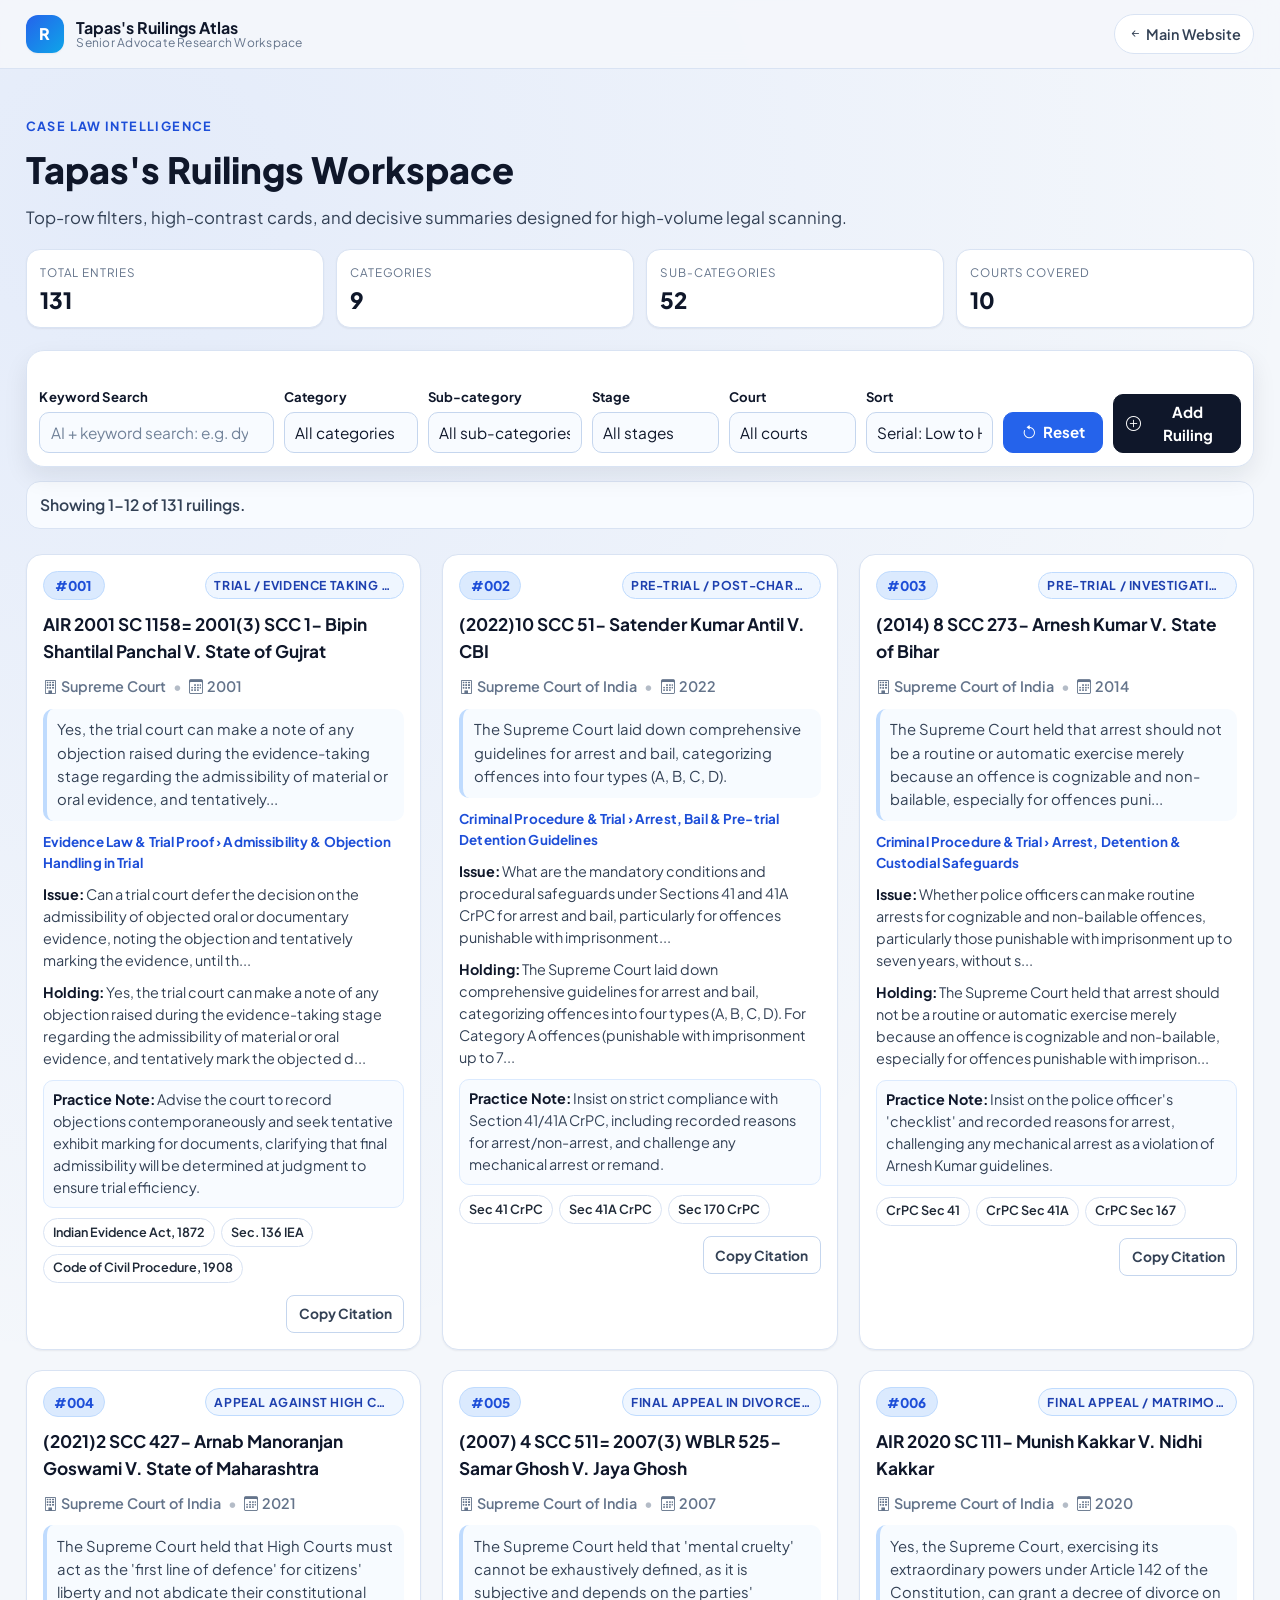
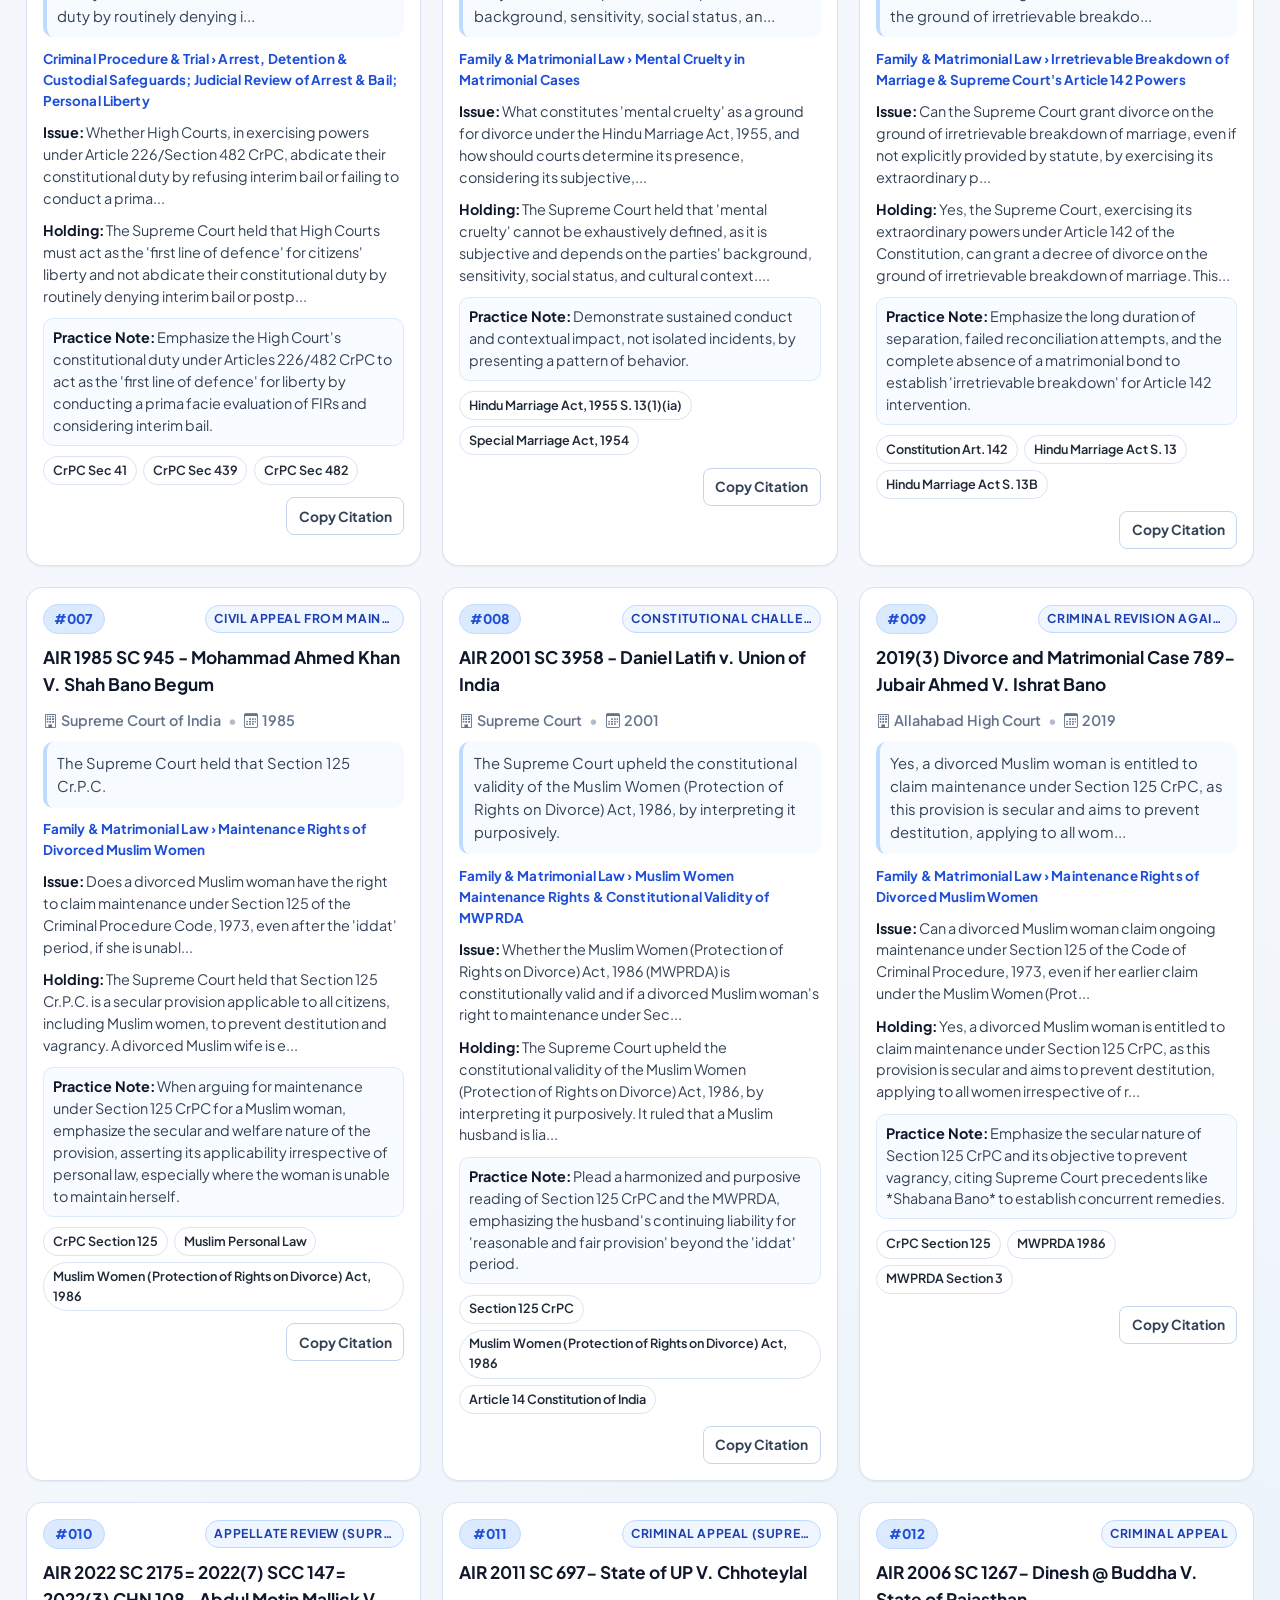
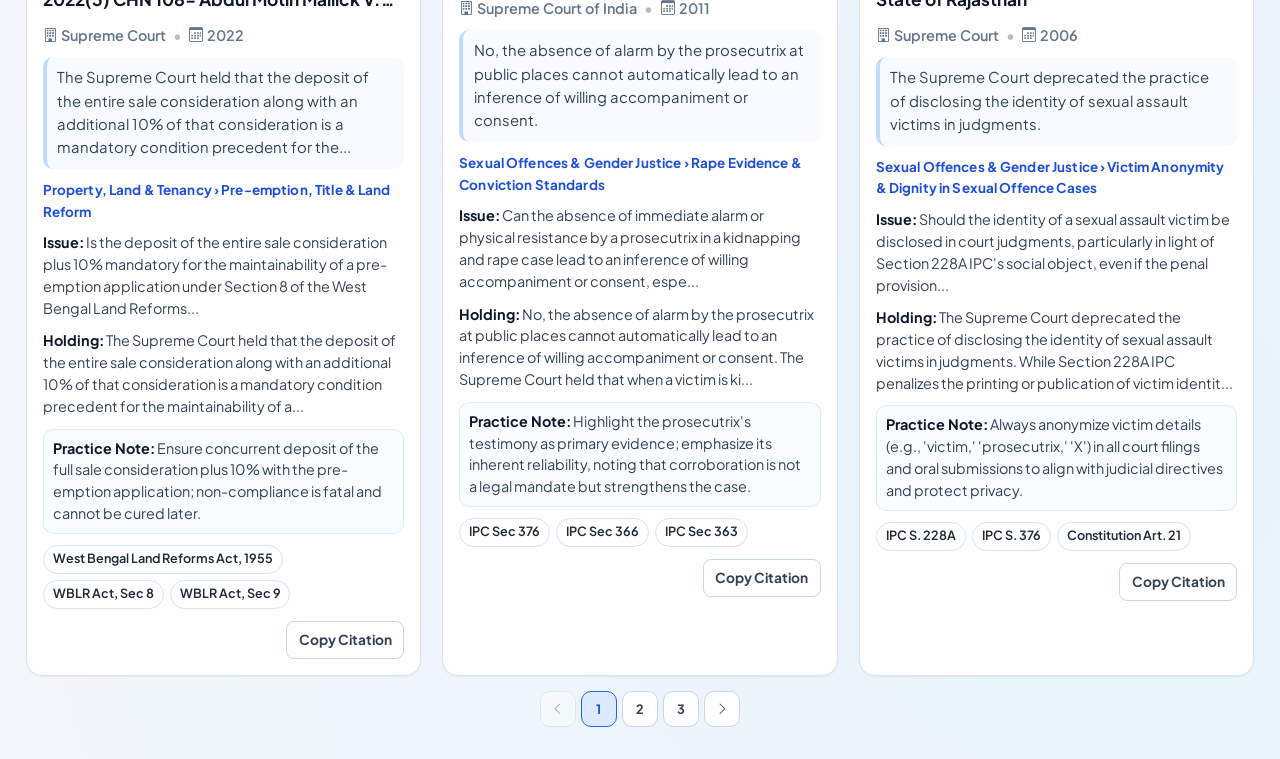
==== ruilings/index.html @ f50f580f "Build rulings atlas UI and Gemini-powered enrichment workflow" ====
<!DOCTYPE html>
<html lang="en" data-bs-theme="light">
<head>
  <meta charset="UTF-8">
  <meta name="viewport" content="width=device-width, initial-scale=1.0">
  <meta http-equiv="X-UA-Compatible" content="IE=edge">

  <title>Tapas's Ruilings Atlas | Senior Advocate Workspace</title>
  <meta name="description" content="Tapas's Ruilings Atlas: high-speed, full-width legal research workspace with top-level filters and scan-first cards for senior advocates.">
  <meta name="robots" content="index, follow">
  <meta name="theme-color" content="#f4f7fb">

  <link rel="icon" type="image/png" sizes="32x32" href="/assets/img/favicon-32x32.png">
  <link rel="icon" type="image/png" sizes="16x16" href="/assets/img/favicon-16x16.png">
  <link rel="apple-touch-icon" sizes="180x180" href="/assets/img/apple-touch-icon.png">

  <link rel="preconnect" href="https://fonts.googleapis.com">
  <link rel="preconnect" href="https://fonts.gstatic.com" crossorigin>
  <link rel="preconnect" href="https://cdn.jsdelivr.net" crossorigin>

  <link href="https://fonts.googleapis.com/css2?family=Plus+Jakarta+Sans:wght@400;500;600;700;800&display=swap" rel="stylesheet">
  <link href="https://cdn.jsdelivr.net/npm/bootstrap@5.3.3/dist/css/bootstrap.min.css" rel="stylesheet">
  <link href="https://cdn.jsdelivr.net/npm/bootstrap-icons@1.11.3/font/bootstrap-icons.min.css" rel="stylesheet">

  <link href="/assets/css/ruilings.css" rel="stylesheet">
</head>
<body class="ruilings-product">
  <a href="#main-content" class="skip-link">Skip to main content</a>

  <header class="product-topbar" role="banner">
    <div class="topbar-inner">
      <a class="product-brand" href="/ruilings" aria-label="Tapas's Ruilings Atlas home">
        <span class="brand-mark" aria-hidden="true">R</span>
        <span class="brand-text-wrap">
          <span class="brand-name">Tapas's Ruilings Atlas</span>
          <span class="brand-sub">Senior Advocate Research Workspace</span>
        </span>
      </a>

      <div class="topbar-actions">
        <a class="topbar-link" href="/">
          <i class="bi bi-arrow-left-short" aria-hidden="true"></i>
          Main Website
        </a>
      </div>
    </div>
  </header>

  <main id="main-content">
    <section class="product-hero" aria-labelledby="ruilings-heading">
      <div class="workspace-shell">
        <p class="hero-kicker">Case Law Intelligence</p>
        <h1 id="ruilings-heading" class="hero-title">Tapas's Ruilings Workspace</h1>
        <p class="hero-subtitle">
          Top-row filters, high-contrast cards, and decisive summaries designed for high-volume legal scanning.
        </p>

        <div class="hero-stats" id="heroStats" aria-live="polite">
          <article class="hero-stat-card">
            <p class="hero-stat-label">Total Entries</p>
            <p class="hero-stat-value" id="statTotalEntries">--</p>
          </article>
          <article class="hero-stat-card">
            <p class="hero-stat-label">Categories</p>
            <p class="hero-stat-value" id="statTotalCategories">--</p>
          </article>
          <article class="hero-stat-card">
            <p class="hero-stat-label">Sub-categories</p>
            <p class="hero-stat-value" id="statTotalSubCategories">--</p>
          </article>
          <article class="hero-stat-card">
            <p class="hero-stat-label">Courts Covered</p>
            <p class="hero-stat-value" id="statCourtsCovered">--</p>
          </article>
        </div>
      </div>
    </section>

    <section id="ruilings-catalogue" class="product-workspace" aria-labelledby="workspace-heading">
      <div class="workspace-shell">
        <h2 id="workspace-heading" class="sr-only">Ruilings Workspace</h2>

        <div class="filters-toolbar panel-card" aria-label="Filter rulings">
          <div class="filters-grid">
            <div class="filter-group filter-group-search">
              <label for="searchInput">Keyword Search</label>
              <input type="search" id="searchInput" class="form-control form-control-custom" placeholder="AI + keyword search: e.g. dying declaration admissibility, sec 125 maintenance, res judicata">
            </div>

            <div class="filter-group">
              <label for="categoryFilter">Category</label>
              <select id="categoryFilter" class="form-select form-control-custom">
                <option value="all">All categories</option>
              </select>
            </div>

            <div class="filter-group">
              <label for="subCategoryFilter">Sub-category</label>
              <select id="subCategoryFilter" class="form-select form-control-custom">
                <option value="all">All sub-categories</option>
              </select>
            </div>

            <div class="filter-group">
              <label for="stageFilter">Stage</label>
              <select id="stageFilter" class="form-select form-control-custom">
                <option value="all">All stages</option>
              </select>
            </div>

            <div class="filter-group">
              <label for="courtFilter">Court</label>
              <select id="courtFilter" class="form-select form-control-custom">
                <option value="all">All courts</option>
              </select>
            </div>

            <div class="filter-group">
              <label for="sortFilter">Sort</label>
              <select id="sortFilter" class="form-select form-control-custom">
                <option value="serial-asc">Serial: Low to High</option>
                <option value="serial-desc">Serial: High to Low</option>
                <option value="year-desc">Year: Newest First</option>
                <option value="year-asc">Year: Oldest First</option>
              </select>
            </div>

            <div class="filter-group filter-group-action">
              <label class="filter-label-spacer" aria-hidden="true">Reset</label>
              <button type="button" id="resetFilters" class="btn reset-btn">
                <i class="bi bi-arrow-counterclockwise" aria-hidden="true"></i>
                Reset
              </button>
            </div>

            <div class="filter-group filter-group-action">
              <label class="filter-label-spacer" aria-hidden="true">Add</label>
              <button type="button" class="btn reset-btn add-btn" data-bs-toggle="modal" data-bs-target="#addRuilingModal">
                <i class="bi bi-plus-circle" aria-hidden="true"></i>
                Add Ruiling
              </button>
            </div>
          </div>
        </div>

        <section class="results-panel" aria-label="Ruilings results">
          <div class="results-topbar">
            <div id="resultCount" class="ruiling-result-count" aria-live="polite">Loading ruilings...</div>
            <div id="activeFilters" class="active-filters" aria-live="polite"></div>
          </div>

          <div id="cardsGrid" class="cards-grid" aria-live="polite"></div>
          <nav id="paginationWrap" class="ruiling-pagination-wrap" aria-label="Ruilings pagination"></nav>
        </section>
      </div>
    </section>
  </main>

  <div class="modal fade" id="viewRuilingModal" tabindex="-1" aria-labelledby="viewRuilingModalLabel" aria-hidden="true">
    <div class="modal-dialog modal-dialog-scrollable view-ruiling-dialog">
      <div class="modal-content view-ruiling-content">
        <div class="modal-header view-modal-header">
          <div class="view-modal-headings">
            <p class="view-modal-kicker">Ruiling Detail View</p>
            <h2 class="modal-title view-modal-title" id="viewRuilingModalLabel">Case Details</h2>
            <p id="viewRuilingMeta" class="view-modal-meta"></p>
          </div>
          <button type="button" class="btn-close" data-bs-dismiss="modal" aria-label="Close"></button>
        </div>

        <div class="modal-body view-modal-body">
          <section class="view-block" aria-labelledby="viewVerdictHeading">
            <h3 id="viewVerdictHeading" class="view-block-title">
              <i class="bi bi-question-circle" aria-hidden="true"></i>
              Issue Before Court
            </h3>
            <p id="viewRuilingVerdict" class="view-block-text"></p>
          </section>

          <section class="view-block" aria-labelledby="viewImpactHeading">
            <h3 id="viewImpactHeading" class="view-block-title">
              <i class="bi bi-bank2" aria-hidden="true"></i>
              Holding / Ratio
            </h3>
            <p id="viewRuilingImpact" class="view-block-text view-block-text-impact"></p>
          </section>

          <section class="view-block" aria-labelledby="viewTagsHeading">
            <h3 id="viewTagsHeading" class="view-block-title">
              <i class="bi bi-collection" aria-hidden="true"></i>
              Statutory Anchors
            </h3>
            <div id="viewRuilingTags" class="view-tags"></div>
          </section>

          <section class="view-block" aria-labelledby="viewNotesHeading">
            <h3 id="viewNotesHeading" class="view-block-title">
              <i class="bi bi-list-check" aria-hidden="true"></i>
              Courtroom Use Playbook
            </h3>
            <ul id="viewRuilingNotes" class="view-notes"></ul>
          </section>

          <section class="view-block" aria-labelledby="viewRelatedDetailsHeading">
            <h3 id="viewRelatedDetailsHeading" class="view-block-title">
              <i class="bi bi-diagram-3" aria-hidden="true"></i>
              Counterpoints / Distinctions
            </h3>
            <ul id="viewRuilingRelatedDetails" class="view-notes"></ul>
          </section>

          <section class="view-block" aria-labelledby="viewSourcesHeading">
            <h3 id="viewSourcesHeading" class="view-block-title">
              <i class="bi bi-link-45deg" aria-hidden="true"></i>
              Web References
            </h3>
            <div id="viewRuilingSources" class="view-sources"></div>
          </section>

          <section class="view-related-wrap" aria-labelledby="viewRelatedHeading">
            <div class="view-related-head">
              <h3 id="viewRelatedHeading" class="view-related-title">Companion Authorities</h3>
              <p id="viewRuilingRelatedHint" class="view-related-hint"></p>
            </div>
            <div id="viewRuilingRelatedList" class="view-related-list"></div>
          </section>
        </div>

        <div class="modal-footer view-modal-footer">
          <button type="button" id="copyViewCitation" class="btn mini-action-btn">Copy Citation</button>
          <button type="button" class="btn reset-btn view-close-btn" data-bs-dismiss="modal">Back to Atlas</button>
        </div>
      </div>
    </div>
  </div>

  <div class="modal fade" id="addRuilingModal" tabindex="-1" aria-labelledby="addRuilingModalLabel" aria-hidden="true">
    <div class="modal-dialog modal-lg modal-dialog-scrollable">
      <div class="modal-content add-modal-content">
        <div class="modal-header">
          <h2 class="modal-title fs-5" id="addRuilingModalLabel">Add Ruiling (Sl no. / Case Reference, Verdict, Impact)</h2>
          <button type="button" class="btn-close" data-bs-dismiss="modal" aria-label="Close"></button>
        </div>
        <div class="modal-body">
          <p class="add-modal-help">
            Enter 3 required fields and click <strong>Add Ruiling</strong>. Atlas will process the rest automatically and append to database.
            Serial prefix in the first field is accepted and normalized.
          </p>

          <div class="filter-group mb-3">
            <label for="newCaseReference">Sl no. / Case Reference</label>
            <textarea id="newCaseReference" class="form-control form-control-custom" rows="3" placeholder="Example: AIR 2024 SC ... - Case Name v. Case Name"></textarea>
          </div>

          <div class="filter-group mb-3">
            <label for="newVerdict">Verdict</label>
            <textarea id="newVerdict" class="form-control form-control-custom" rows="3" placeholder="Short principle / section focus"></textarea>
          </div>

          <div class="filter-group mb-3">
            <label for="newImpact">Impact</label>
            <textarea id="newImpact" class="form-control form-control-custom" rows="5" placeholder="Detailed ratio / practical takeaway"></textarea>
          </div>

          <details class="add-advanced-wrap mb-3" open>
            <summary>Optional Advanced Details (Override if needed)</summary>
            <div class="add-advanced-grid mt-3">
              <div class="filter-group">
                <label for="optionalCategory">Category (optional)</label>
                <input id="optionalCategory" class="form-control form-control-custom" type="text" placeholder="e.g. Evidence Law & Trial Proof">
              </div>
              <div class="filter-group">
                <label for="optionalSubCategory">Sub-category (optional)</label>
                <input id="optionalSubCategory" class="form-control form-control-custom" type="text" placeholder="e.g. Admissibility & Objection Handling">
              </div>
              <div class="filter-group">
                <label for="optionalStage">Stage (optional)</label>
                <input id="optionalStage" class="form-control form-control-custom" type="text" placeholder="e.g. Trial / Evidence">
              </div>
              <div class="filter-group">
                <label for="optionalCourt">Court (optional)</label>
                <input id="optionalCourt" class="form-control form-control-custom" type="text" placeholder="e.g. Supreme Court">
              </div>
              <div class="filter-group">
                <label for="optionalYear">Year (optional)</label>
                <input id="optionalYear" class="form-control form-control-custom" type="number" min="1900" max="2100" placeholder="e.g. 2001">
              </div>
              <div class="filter-group">
                <label for="optionalStatuteTags">Statute Tags (optional)</label>
                <textarea id="optionalStatuteTags" class="form-control form-control-custom" rows="2" placeholder="Comma separated tags"></textarea>
              </div>
              <div class="filter-group">
                <label for="optionalAdvocateNotes">Advocate Notes (optional)</label>
                <textarea id="optionalAdvocateNotes" class="form-control form-control-custom" rows="3" placeholder="One note per line"></textarea>
              </div>
              <div class="filter-group">
                <label for="optionalRelatedDetails">Related Details (optional)</label>
                <textarea id="optionalRelatedDetails" class="form-control form-control-custom" rows="3" placeholder="One topic per line"></textarea>
              </div>
            </div>
          </details>

          <div class="d-flex flex-wrap gap-2 mb-3">
            <button type="button" id="submitAddRuiling" class="btn reset-btn">
              <i class="bi bi-plus-circle" aria-hidden="true"></i>
              Add Ruiling
            </button>
          </div>
        </div>
      </div>
    </div>
  </div>

  <div class="toast-container position-fixed top-0 end-0 p-3" id="atlasToastContainer"></div>

  <script src="https://cdn.jsdelivr.net/npm/bootstrap@5.3.3/dist/js/bootstrap.bundle.min.js"></script>
  <script src="/assets/js/ruilings.js"></script>
</body>
</html>
---- assets/css/ruilings.css ----
:root {
  --bg: #f4f7fb;
  --bg-soft: #edf3fc;
  --surface: #ffffff;
  --surface-soft: #f8fbff;
  --border: #d9e3f3;
  --border-strong: #c5d6ee;

  --text: #0f172a;
  --text-secondary: #334155;
  --text-muted: #64748b;

  --primary: #2563eb;
  --primary-soft: #dbeafe;
  --primary-ink: #1d4ed8;

  --shadow-sm: 0 1px 2px rgba(15, 23, 42, 0.06);
  --shadow-md: 0 10px 24px rgba(15, 23, 42, 0.08);
  --shadow-lg: 0 16px 34px rgba(15, 23, 42, 0.12);

  --radius-sm: 10px;
  --radius-md: 14px;
  --radius-lg: 18px;

  --focus-ring: 0 0 0 3px rgba(37, 99, 235, 0.2);
}

* {
  box-sizing: border-box;
}

html {
  scroll-behavior: smooth;
}

body.ruilings-product {
  margin: 0;
  background:
    radial-gradient(circle at 10% 5%, rgba(37, 99, 235, 0.08), transparent 30%),
    radial-gradient(circle at 90% 92%, rgba(56, 189, 248, 0.07), transparent 32%),
    var(--bg);
  color: var(--text-secondary);
  font-family: "Plus Jakarta Sans", "Segoe UI", sans-serif;
  line-height: 1.58;
  font-size: 17px;
}

.skip-link {
  position: absolute;
  top: -100%;
  left: 1rem;
  z-index: 9999;
  background: var(--primary);
  color: #fff;
  padding: 0.5rem 1rem;
  border-radius: var(--radius-sm);
  font-size: 0.875rem;
  text-decoration: none;
}

.skip-link:focus {
  top: 0.6rem;
}

a {
  color: var(--primary-ink);
}

a:hover {
  color: #1e40af;
}

:focus-visible {
  outline: none;
  box-shadow: var(--focus-ring);
  border-radius: 8px;
}

.sr-only {
  position: absolute;
  width: 1px;
  height: 1px;
  padding: 0;
  margin: -1px;
  overflow: hidden;
  clip: rect(0, 0, 0, 0);
  white-space: nowrap;
  border: 0;
}

.workspace-shell {
  width: 100%;
  padding-left: clamp(0.85rem, 2vw, 2rem);
  padding-right: clamp(0.85rem, 2vw, 2rem);
}

.product-topbar {
  position: sticky;
  top: 0;
  z-index: 1000;
  backdrop-filter: blur(10px);
  background: rgba(244, 247, 251, 0.9);
  border-bottom: 1px solid var(--border);
  transition: transform 180ms ease, opacity 160ms ease;
}

.product-topbar.topbar-hidden {
  transform: translateY(calc(-100% - 2px));
  opacity: 0;
  pointer-events: none;
}

.topbar-inner {
  width: 100%;
  min-height: 68px;
  display: flex;
  align-items: center;
  justify-content: space-between;
  gap: 1rem;
  padding-left: clamp(0.85rem, 2vw, 2rem);
  padding-right: clamp(0.85rem, 2vw, 2rem);
}

.product-brand {
  display: inline-flex;
  align-items: center;
  gap: 0.8rem;
  text-decoration: none;
  color: var(--text);
}

.brand-mark {
  width: 38px;
  height: 38px;
  border-radius: 12px;
  display: inline-flex;
  align-items: center;
  justify-content: center;
  font-weight: 800;
  font-size: 1rem;
  color: #fff;
  background: linear-gradient(135deg, #2563eb, #0ea5e9);
  box-shadow: var(--shadow-sm);
}

.brand-text-wrap {
  display: inline-flex;
  flex-direction: column;
  line-height: 1.1;
}

.brand-name {
  font-size: 1rem;
  font-weight: 700;
  color: var(--text);
}

.brand-sub {
  font-size: 0.75rem;
  color: var(--text-muted);
  letter-spacing: 0.02em;
}

.topbar-link {
  display: inline-flex;
  align-items: center;
  gap: 0.25rem;
  text-decoration: none;
  color: var(--text-secondary);
  font-size: 0.9rem;
  font-weight: 600;
  border: 1px solid var(--border);
  border-radius: 999px;
  padding: 0.45rem 0.8rem;
  background: var(--surface);
}

.topbar-link:hover {
  color: var(--primary-ink);
  border-color: var(--primary);
}

.product-hero {
  padding: clamp(2rem, 4vw, 3rem) 0 1.4rem;
}

.hero-kicker {
  margin: 0;
  font-size: 0.79rem;
  text-transform: uppercase;
  letter-spacing: 0.11em;
  color: var(--primary-ink);
  font-weight: 700;
}

.hero-title {
  margin: 0.62rem 0 0;
  max-width: 1100px;
  color: var(--text);
  font-size: clamp(1.55rem, 1.7vw + 0.9rem, 2.45rem);
  line-height: 1.24;
  font-weight: 800;
}

.hero-subtitle {
  margin: 0.85rem 0 0;
  max-width: 1200px;
  color: var(--text-secondary);
  font-size: clamp(0.96rem, 0.3vw + 0.88rem, 1.05rem);
}

.hero-stats {
  margin-top: 1.1rem;
  display: grid;
  grid-template-columns: repeat(4, minmax(0, 1fr));
  gap: 0.72rem;
}

.hero-stat-card {
  border: 1px solid var(--border);
  background: var(--surface);
  border-radius: var(--radius-md);
  padding: 0.82rem;
  box-shadow: var(--shadow-sm);
}

.hero-stat-label {
  margin: 0;
  color: var(--text-muted);
  font-size: 0.73rem;
  text-transform: uppercase;
  letter-spacing: 0.08em;
}

.hero-stat-value {
  margin: 0.36rem 0 0;
  color: var(--text);
  font-weight: 800;
  font-size: 1.4rem;
  line-height: 1.15;
}

.product-workspace {
  padding: 0 0 2rem;
}

.panel-card {
  border: 1px solid var(--border);
  background: var(--surface);
  border-radius: var(--radius-lg);
  box-shadow: var(--shadow-md);
}

.filters-toolbar {
  position: sticky;
  top: 78px;
  z-index: 900;
  padding: 0.8rem;
  transition: top 180ms ease;
}

body.topbar-collapsed .filters-toolbar {
  top: 12px;
}

@media (prefers-reduced-motion: reduce) {
  .product-topbar,
  .filters-toolbar {
    transition: none;
  }
}

.filters-grid {
  display: grid;
  grid-template-columns: 2fr 1.1fr 1.2fr 0.95fr 1fr 0.95fr 0.7fr 0.9fr;
  gap: 0.62rem;
  align-items: end;
}

.filter-group label {
  display: inline-block;
  margin: 0 0 0.28rem;
  color: var(--text);
  font-size: 0.82rem;
  font-weight: 700;
  letter-spacing: 0.01em;
}

.filter-label-spacer {
  opacity: 0;
  pointer-events: none;
}

.form-control-custom,
.form-select.form-control-custom {
  border: 1px solid var(--border-strong);
  color: var(--text);
  background: var(--surface-soft);
  border-radius: 10px;
  font-size: 0.96rem;
  padding: 0.55rem 0.66rem;
  line-height: 1.38;
}

.form-control-custom::placeholder {
  color: #72839a;
}

.form-control-custom:focus,
.form-select.form-control-custom:focus {
  border-color: var(--primary);
  box-shadow: var(--focus-ring);
  background: var(--surface);
}

.reset-btn {
  display: inline-flex;
  align-items: center;
  justify-content: center;
  gap: 0.38rem;
  width: 100%;
  border-radius: 10px;
  background: var(--primary);
  border: 1px solid var(--primary);
  color: #fff;
  font-size: 0.94rem;
  font-weight: 700;
  min-height: 41px;
}

.reset-btn:hover {
  background: #1d4ed8;
  border-color: #1d4ed8;
  color: #fff;
}

.add-btn {
  background: #0f172a;
  border-color: #0f172a;
}

.add-btn:hover {
  background: #1e293b;
  border-color: #1e293b;
  color: #fff;
}

.results-panel {
  margin-top: 0.88rem;
}

.results-topbar {
  display: grid;
  gap: 0.56rem;
}

.ruiling-result-count {
  border: 1px solid var(--border);
  background: var(--surface-soft);
  border-radius: var(--radius-md);
  padding: 0.66rem 0.82rem;
  color: var(--text-secondary);
  font-size: 0.98rem;
  font-weight: 600;
}

.active-filters {
  display: flex;
  flex-wrap: wrap;
  gap: 0.42rem;
}

.active-filter-pill {
  display: inline-flex;
  align-items: center;
  gap: 0.28rem;
  padding: 0.24rem 0.55rem;
  background: var(--primary-soft);
  border: 1px solid #bfdbfe;
  color: var(--primary-ink);
  border-radius: 999px;
  font-size: 0.81rem;
  font-weight: 600;
}

.cards-grid {
  margin-top: 1rem;
  display: grid;
  grid-template-columns: repeat(3, minmax(0, 1fr));
  gap: 1.3rem;
}

.ruiling-card {
  border: 1px solid var(--border);
  border-radius: 16px;
  background: var(--surface);
  box-shadow: var(--shadow-sm);
  padding: 1rem;
  display: flex;
  flex-direction: column;
  gap: 0.66rem;
  cursor: pointer;
  transition: box-shadow 140ms ease, border-color 140ms ease, transform 140ms ease;
}

.ruiling-card:hover {
  border-color: #b8cdec;
  box-shadow: 0 14px 28px rgba(15, 23, 42, 0.1);
  transform: translateY(-1px);
}

.ruiling-card:focus-visible {
  outline: 3px solid #2563eb;
  outline-offset: 2px;
  border-color: #93c5fd;
}

.ruiling-card-top {
  display: flex;
  justify-content: space-between;
  align-items: center;
  gap: 0.5rem;
}

.ruiling-serial {
  display: inline-flex;
  align-items: center;
  justify-content: center;
  border-radius: 999px;
  border: 1px solid #bfdbfe;
  color: var(--primary-ink);
  background: var(--primary-soft);
  min-width: 62px;
  padding: 0.2rem 0.58rem;
  font-size: 0.84rem;
  font-weight: 780;
}

.ruiling-stage {
  color: #1e40af;
  border: 1px solid #bfdbfe;
  background: #eff6ff;
  border-radius: 999px;
  padding: 0.2rem 0.5rem;
  font-size: 0.76rem;
  font-weight: 700;
  text-transform: uppercase;
  letter-spacing: 0.05em;
  text-align: center;
  max-width: 55%;
  white-space: nowrap;
  overflow: hidden;
  text-overflow: ellipsis;
}

.ruiling-reference {
  margin: 0;
  color: var(--text);
  font-size: 1.08rem;
  line-height: 1.56;
  font-weight: 700;
  display: -webkit-box;
  -webkit-line-clamp: 2;
  -webkit-box-orient: vertical;
  overflow: hidden;
}

.ruiling-meta {
  display: flex;
  flex-wrap: wrap;
  align-items: center;
  gap: 0.45rem;
  color: var(--text-muted);
  font-size: 0.9rem;
  font-weight: 600;
}

.ruiling-meta-item {
  display: inline-flex;
  align-items: center;
}

.ruiling-meta-sep {
  opacity: 0.48;
}

.ruiling-quicktake {
  margin: 0;
  border-left: 4px solid #bfdbfe;
  background: #f7fbff;
  border-radius: 10px;
  padding: 0.6rem 0.66rem;
  color: var(--text-secondary);
  font-size: 0.93rem;
  line-height: 1.56;
}

.ruiling-taxonomy {
  margin: 0;
  color: var(--primary-ink);
  font-size: 0.84rem;
  font-weight: 700;
  letter-spacing: 0.01em;
}

.ruiling-detail-line,
.ruiling-sections-inline {
  margin: 0;
  color: var(--text-secondary);
  font-size: 0.9rem;
  line-height: 1.52;
}

.ruiling-practice-note {
  margin: 0;
  color: #334155;
  font-size: 0.9rem;
  line-height: 1.52;
  background: #f8fbff;
  border: 1px solid #dbeafe;
  border-radius: 10px;
  padding: 0.5rem 0.58rem;
}

.ruiling-detail-label {
  color: var(--text);
  font-weight: 700;
}

.ruiling-inline-tags {
  display: flex;
  flex-wrap: wrap;
  gap: 0.38rem;
}

.ruiling-inline-tag {
  display: inline-flex;
  align-items: center;
  border: 1px solid var(--border);
  background: #fff;
  color: #1f2937;
  border-radius: 999px;
  padding: 0.22rem 0.56rem;
  font-size: 0.79rem;
  font-weight: 620;
}

.ruiling-inline-tag.is-muted {
  color: var(--text-muted);
  background: #f8fafc;
}

.ruiling-chip-row {
  display: flex;
  flex-wrap: wrap;
  gap: 0.42rem;
}

.ruiling-chip {
  display: inline-flex;
  align-items: center;
  border-radius: 999px;
  border: 1px solid var(--border);
  padding: 0.22rem 0.62rem;
  font-size: 0.75rem;
  font-weight: 700;
}

.ruiling-chip-category {
  background: #eff6ff;
  color: #1e3a8a;
  border-color: #bfdbfe;
}

.ruiling-chip-subcategory {
  background: #f8fafc;
  color: #334155;
}

.ruiling-summary-grid {
  display: grid;
  grid-template-columns: 1fr;
  gap: 0.62rem;
}

.ruiling-summary-card {
  border: 1px solid var(--border);
  border-radius: 11px;
  background: #fbfdff;
  padding: 0.7rem 0.72rem;
}

.ruiling-summary-title {
  margin: 0 0 0.34rem;
  color: #1e3a8a;
  font-size: 0.72rem;
  font-weight: 780;
  text-transform: uppercase;
  letter-spacing: 0.06em;
}

.ruiling-summary-text {
  margin: 0;
  color: var(--text-secondary);
  font-size: 0.87rem;
  line-height: 1.56;
}

.ruiling-tags-wrap {
  display: grid;
  gap: 0.44rem;
}

.ruiling-tags-title {
  margin: 0;
  color: var(--text-muted);
  font-size: 0.72rem;
  font-weight: 760;
  text-transform: uppercase;
  letter-spacing: 0.07em;
}

.ruiling-tags {
  display: flex;
  flex-wrap: wrap;
  gap: 0.36rem;
}

.ruiling-tag {
  display: inline-flex;
  align-items: center;
  border: 1px solid var(--border);
  background: #fff;
  border-radius: 999px;
  padding: 0.2rem 0.52rem;
  color: var(--text-secondary);
  font-size: 0.75rem;
  font-weight: 600;
}

.ruiling-card-footer {
  margin-top: 0.1rem;
  display: flex;
  flex-wrap: wrap;
  gap: 0.5rem;
  justify-content: flex-end;
  align-items: center;
}

.ruiling-card-footer .mini-action-btn {
  min-height: 38px;
  padding: 0.35rem 0.72rem;
  font-size: 0.86rem;
}

@media (min-width: 1180px) {
  .ruiling-summary-grid {
    grid-template-columns: 1fr 1fr;
  }
}

.ruiling-empty {
  border: 1px dashed var(--border-strong);
  background: var(--surface-soft);
  border-radius: var(--radius-md);
  text-align: center;
  padding: 1.1rem;
  color: var(--text-muted);
  font-size: 0.94rem;
}

.ruiling-pagination-wrap {
  margin-top: 0.92rem;
  display: flex;
  justify-content: center;
}

.ruiling-pagination {
  display: flex;
  flex-wrap: wrap;
  gap: 0.32rem;
}

.ruiling-page-btn {
  border: 1px solid var(--border-strong);
  background: var(--surface);
  color: var(--text-secondary);
  border-radius: 10px;
  min-width: 36px;
  min-height: 36px;
  font-size: 0.8rem;
  font-weight: 700;
}

.ruiling-page-btn:hover {
  border-color: var(--primary);
  color: var(--primary-ink);
}

.ruiling-page-btn.active {
  border-color: var(--primary);
  background: var(--primary-soft);
  color: var(--primary-ink);
}

.ruiling-page-btn:disabled {
  opacity: 0.45;
  cursor: not-allowed;
}

.mini-action-btn {
  border: 1px solid var(--border-strong);
  background: #fff;
  color: var(--text-secondary);
  border-radius: 8px;
  padding: 0.2rem 0.48rem;
  font-size: 0.72rem;
  font-weight: 700;
}

.mini-action-btn:hover {
  border-color: var(--primary);
  color: var(--primary-ink);
}

.view-btn {
  border-color: #93c5fd;
  background: #eff6ff;
  color: #1d4ed8;
}

.view-btn:hover {
  border-color: #60a5fa;
  color: #1e40af;
  background: #dbeafe;
}

.view-ruiling-dialog {
  max-width: min(1420px, 96vw);
}

.view-ruiling-content {
  border: 1px solid var(--border);
  border-radius: 16px;
  overflow: hidden;
}

.view-modal-header {
  align-items: flex-start;
  background: #f7faff;
  border-bottom: 1px solid var(--border);
  padding: 1rem 1rem 0.9rem;
}

.view-modal-headings {
  display: grid;
  gap: 0.34rem;
}

.view-modal-kicker {
  margin: 0;
  color: var(--primary-ink);
  font-size: 0.75rem;
  text-transform: uppercase;
  letter-spacing: 0.08em;
  font-weight: 700;
}

.view-modal-title {
  margin: 0;
  color: var(--text);
  font-size: clamp(1.06rem, 0.6vw + 0.95rem, 1.38rem);
  line-height: 1.35;
  font-weight: 800;
}

.view-modal-meta {
  margin: 0;
  color: var(--text-muted);
  font-size: 0.93rem;
  font-weight: 600;
}

.view-modal-body {
  display: grid;
  gap: 0.86rem;
  padding: 1rem;
  background: #fbfdff;
}

.view-block {
  border: 1px solid var(--border);
  border-radius: 12px;
  background: #fff;
  padding: 0.9rem;
}

.view-block-title {
  margin: 0 0 0.5rem;
  color: var(--text);
  font-size: 0.88rem;
  font-weight: 780;
  text-transform: uppercase;
  letter-spacing: 0.05em;
}

.view-block-title i {
  margin-right: 0.3rem;
  color: var(--primary-ink);
}

.view-block-text {
  margin: 0;
  color: var(--text-secondary);
  font-size: 1.02rem;
  line-height: 1.72;
  white-space: pre-wrap;
}

.view-block-text-impact {
  font-size: 1rem;
}

.view-tags {
  display: flex;
  flex-wrap: wrap;
  gap: 0.44rem;
}

.view-notes {
  margin: 0;
  padding-left: 1rem;
}

.view-notes li {
  margin-bottom: 0.42rem;
  color: var(--text-secondary);
  font-size: 0.98rem;
  line-height: 1.58;
}

.view-notes li:last-child {
  margin-bottom: 0;
}

.view-sources {
  display: grid;
  gap: 0.4rem;
}

.view-source-link {
  display: block;
  color: var(--primary-ink);
  font-size: 0.9rem;
  line-height: 1.4;
  text-decoration: none;
  word-break: break-word;
}

.view-source-link:hover {
  color: #1e3a8a;
  text-decoration: underline;
}

.view-related-wrap {
  border: 1px solid var(--border);
  border-radius: 12px;
  background: #fff;
  padding: 0.9rem;
  display: grid;
  gap: 0.7rem;
}

.view-related-head {
  display: grid;
  gap: 0.24rem;
}

.view-related-title {
  margin: 0;
  color: var(--text);
  font-size: 1.02rem;
  font-weight: 760;
}

.view-related-hint {
  margin: 0;
  color: var(--text-muted);
  font-size: 0.86rem;
}

.view-related-list {
  display: grid;
  grid-template-columns: repeat(2, minmax(0, 1fr));
  gap: 0.7rem;
}

.related-ruiling-card {
  border: 1px solid var(--border);
  border-radius: 10px;
  background: #fcfdff;
  padding: 0.72rem;
  display: grid;
  gap: 0.42rem;
}

.related-ruiling-head {
  display: flex;
  justify-content: space-between;
  align-items: flex-start;
  gap: 0.45rem;
}

.related-ruiling-ref {
  margin: 0;
  color: var(--text);
  font-size: 0.9rem;
  line-height: 1.48;
  font-weight: 700;
}

.related-ruiling-snippet {
  margin: 0;
  color: var(--text-secondary);
  font-size: 0.87rem;
  line-height: 1.52;
}

.related-ruiling-actions {
  display: flex;
  flex-wrap: wrap;
  gap: 0.34rem;
}

.view-modal-footer {
  border-top: 1px solid var(--border);
  padding: 0.8rem 1rem;
  background: #fff;
  gap: 0.5rem;
}

.view-close-btn {
  width: auto;
  min-height: 36px;
  padding: 0.38rem 0.8rem;
}

.related-empty {
  border: 1px dashed var(--border-strong);
  border-radius: 10px;
  padding: 0.7rem;
  color: var(--text-muted);
  font-size: 0.9rem;
}

.add-modal-content {
  border: 1px solid var(--border);
  border-radius: 14px;
}

.add-modal-help {
  margin: 0 0 0.9rem;
  font-size: 0.96rem;
  color: var(--text-muted);
}

.add-advanced-wrap {
  border: 1px solid var(--border);
  border-radius: 10px;
  background: #fbfdff;
  padding: 0.62rem 0.72rem;
}

.add-advanced-wrap > summary {
  cursor: pointer;
  color: var(--text);
  font-weight: 700;
  font-size: 0.9rem;
}

.add-advanced-grid {
  display: grid;
  gap: 0.62rem;
  grid-template-columns: repeat(2, minmax(0, 1fr));
}

.add-command-wrap {
  border: 1px dashed var(--border-strong);
  border-radius: 10px;
  padding: 0.7rem;
  background: var(--surface-soft);
}

.add-command-label {
  display: inline-block;
  margin-bottom: 0.35rem;
  font-size: 0.8rem;
  color: var(--text);
  font-weight: 700;
}

.command-output {
  font-family: ui-monospace, SFMono-Regular, Menlo, Monaco, Consolas, "Liberation Mono", "Courier New", monospace;
  font-size: 0.8rem;
  line-height: 1.45;
}

.atlas-toast {
  border: 1px solid var(--border);
  border-radius: 10px;
  box-shadow: var(--shadow-md);
}

.atlas-toast .toast-header {
  background: #f8fbff;
}

.atlas-toast.text-bg-primary .btn-close,
.atlas-toast.text-bg-success .btn-close,
.atlas-toast.text-bg-danger .btn-close {
  filter: invert(1) grayscale(100%) brightness(200%);
}

@media (max-width: 1380px) {
  .filters-grid {
    grid-template-columns: 1.75fr 1fr 1.15fr 0.95fr 0.95fr 0.95fr 0.75fr 0.95fr;
  }

  .cards-grid {
    grid-template-columns: repeat(3, minmax(0, 1fr));
  }

  .view-related-list {
    grid-template-columns: 1fr;
  }
}

@media (max-width: 1220px) {
  .hero-stats {
    grid-template-columns: repeat(2, minmax(0, 1fr));
  }

  .filters-grid {
    grid-template-columns: repeat(4, minmax(0, 1fr));
  }

  .filter-group-search {
    grid-column: 1 / -1;
  }

  .filter-group-action {
    grid-column: span 1;
  }

  .cards-grid {
    grid-template-columns: repeat(2, minmax(0, 1fr));
    gap: 1rem;
  }
}

@media (max-width: 860px) {
  .topbar-inner {
    min-height: 62px;
  }

  .brand-sub {
    display: none;
  }

  .hero-title {
    font-size: 1.45rem;
  }

  .hero-subtitle {
    font-size: 0.93rem;
  }

  .filters-toolbar {
    top: 72px;
    padding: 0.7rem;
  }

  .filters-grid {
    grid-template-columns: 1fr 1fr;
  }

  .filter-group-action {
    grid-column: span 1;
  }

  .cards-grid {
    grid-template-columns: 1fr;
  }

  .ruiling-card {
    padding: 0.9rem;
    gap: 0.74rem;
  }

  .ruiling-reference {
    -webkit-line-clamp: 3;
  }

  .ruiling-card-footer {
    justify-content: flex-start;
  }

  .view-modal-header {
    padding: 0.84rem;
  }

  .view-modal-body {
    padding: 0.84rem;
  }

  .view-modal-footer {
    padding: 0.72rem 0.84rem;
  }

  .add-advanced-grid {
    grid-template-columns: 1fr;
  }
}
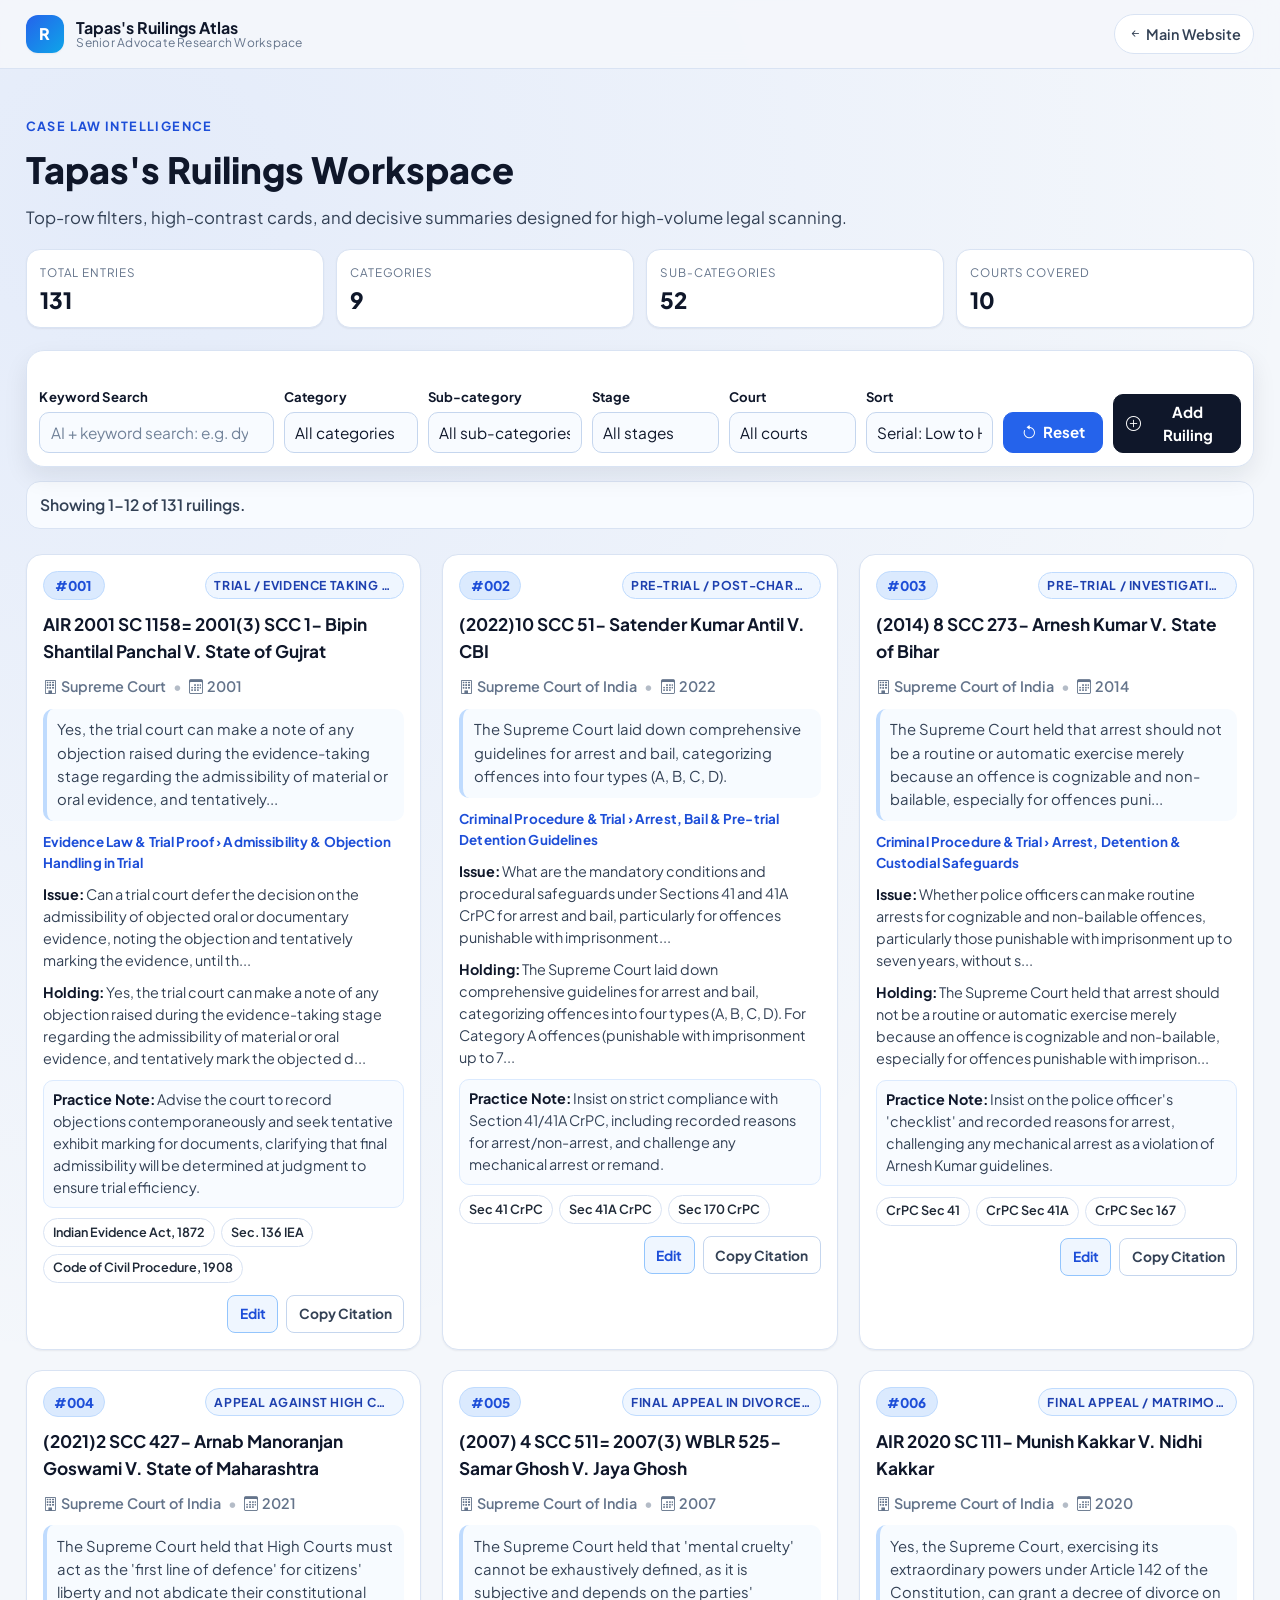
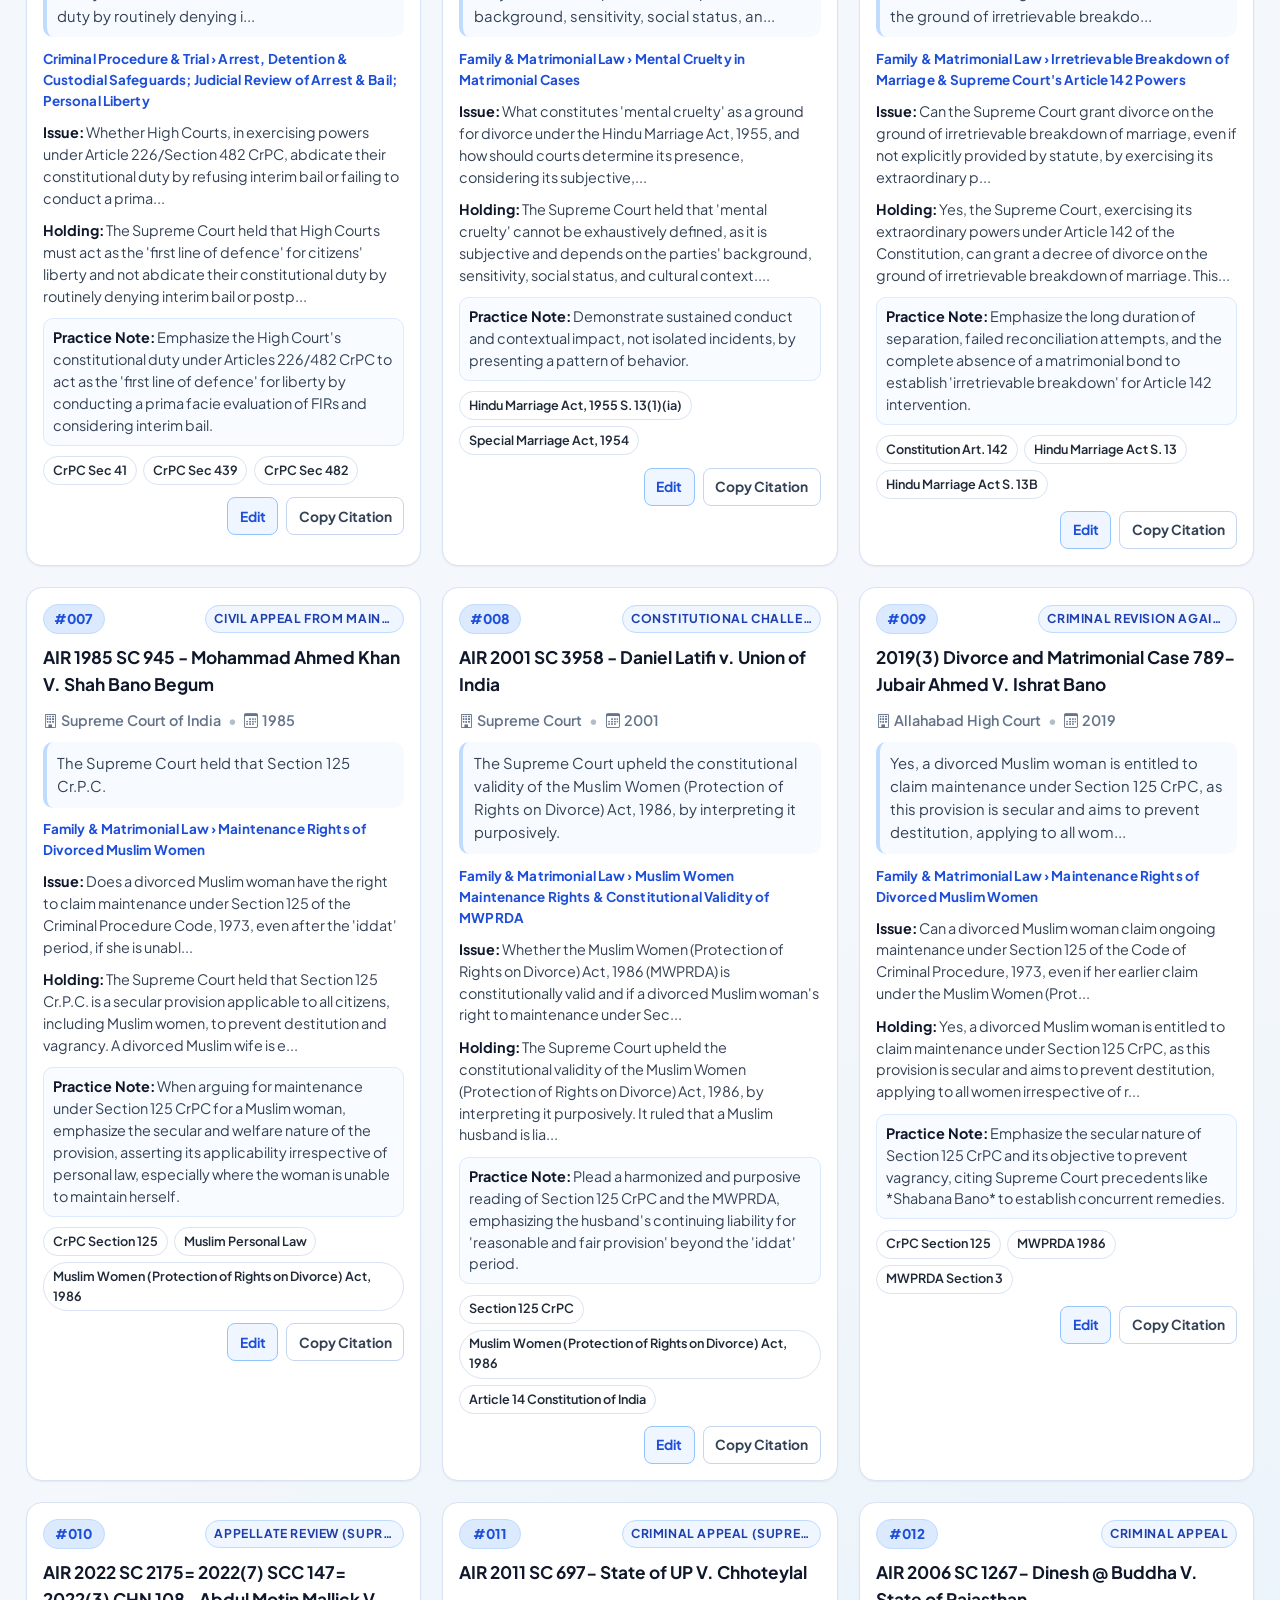
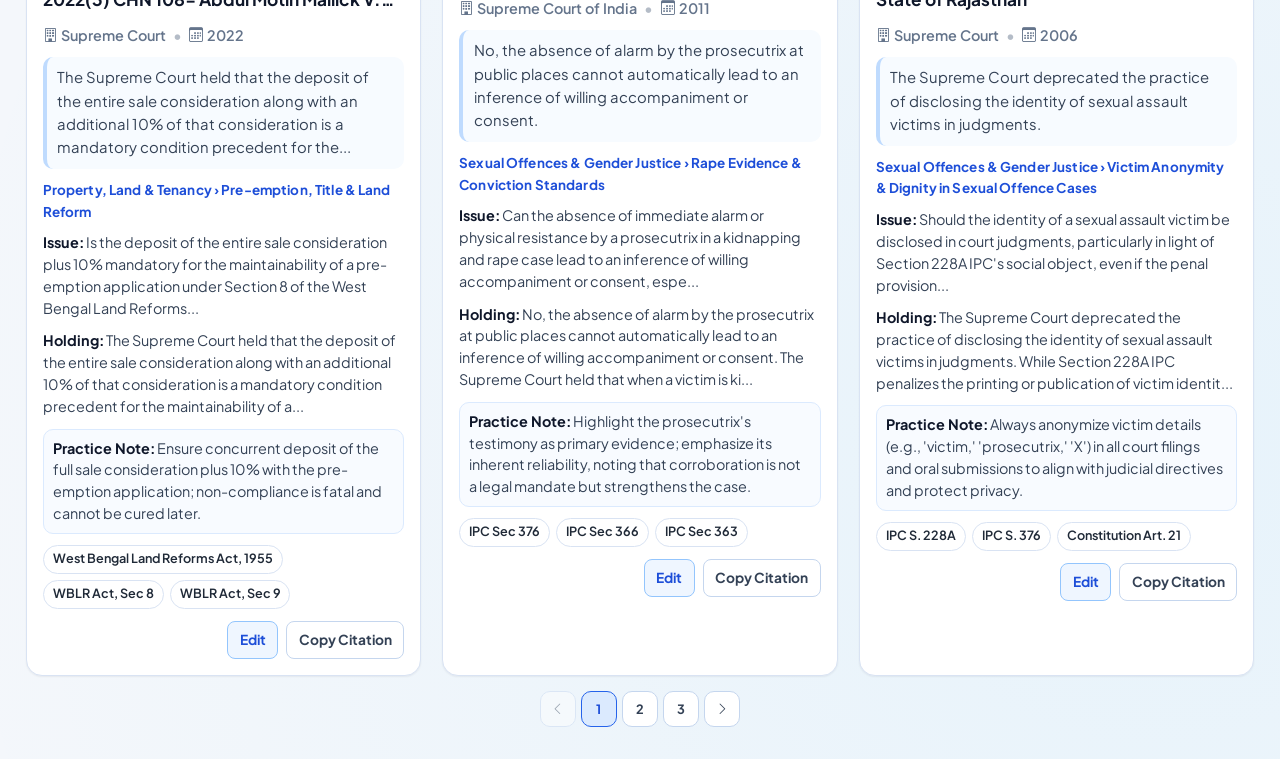
==== commit eea8437d: "Add edit workflow and live-safe local draft fallback for rulings" ====
--- a/ruilings/index.html
+++ b/ruilings/index.html
@@ -135,7 +135,7 @@
 
             <div class="filter-group filter-group-action">
               <label class="filter-label-spacer" aria-hidden="true">Add</label>
-              <button type="button" class="btn reset-btn add-btn" data-bs-toggle="modal" data-bs-target="#addRuilingModal">
+              <button type="button" id="openAddRuilingBtn" class="btn reset-btn add-btn" data-bs-toggle="modal" data-bs-target="#addRuilingModal">
                 <i class="bi bi-plus-circle" aria-hidden="true"></i>
                 Add Ruiling
               </button>
@@ -227,6 +227,7 @@
         </div>
 
         <div class="modal-footer view-modal-footer">
+          <button type="button" id="editViewRuiling" class="btn mini-action-btn view-btn">Edit Ruiling</button>
           <button type="button" id="copyViewCitation" class="btn mini-action-btn">Copy Citation</button>
           <button type="button" class="btn reset-btn view-close-btn" data-bs-dismiss="modal">Back to Atlas</button>
         </div>
@@ -238,17 +239,17 @@
     <div class="modal-dialog modal-lg modal-dialog-scrollable">
       <div class="modal-content add-modal-content">
         <div class="modal-header">
-          <h2 class="modal-title fs-5" id="addRuilingModalLabel">Add Ruiling (Sl no. / Case Reference, Verdict, Impact)</h2>
+          <h2 class="modal-title fs-5" id="addRuilingModalLabel">Add Ruiling</h2>
           <button type="button" class="btn-close" data-bs-dismiss="modal" aria-label="Close"></button>
         </div>
         <div class="modal-body">
-          <p class="add-modal-help">
-            Enter 3 required fields and click <strong>Add Ruiling</strong>. Atlas will process the rest automatically and append to database.
-            Serial prefix in the first field is accepted and normalized.
+          <p class="add-mode-badge" id="addModeBadge">Add Mode</p>
+          <p class="add-modal-help" id="addModalHelpText">
+            Enter 3 required fields and click <strong>Add Ruiling</strong>. Atlas will process the rest automatically.
           </p>
 
           <div class="filter-group mb-3">
-            <label for="newCaseReference">Sl no. / Case Reference</label>
+            <label for="newCaseReference">Case Reference / Case Number</label>
             <textarea id="newCaseReference" class="form-control form-control-custom" rows="3" placeholder="Example: AIR 2024 SC ... - Case Name v. Case Name"></textarea>
           </div>
 
--- a/assets/css/ruilings.css
+++ b/assets/css/ruilings.css
@@ -465,6 +465,19 @@
   overflow: hidden;
 }
 
+.ruiling-source-badge {
+  display: inline-flex;
+  align-items: center;
+  width: fit-content;
+  border-radius: 999px;
+  border: 1px solid #f59e0b;
+  background: #fff8eb;
+  color: #92400e;
+  padding: 0.16rem 0.5rem;
+  font-size: 0.75rem;
+  font-weight: 700;
+}
+
 .ruiling-meta {
   display: flex;
   flex-wrap: wrap;
@@ -964,6 +977,26 @@
   color: var(--text-muted);
 }
 
+.add-mode-badge {
+  display: inline-flex;
+  align-items: center;
+  width: fit-content;
+  margin: 0 0 0.5rem;
+  border-radius: 999px;
+  border: 1px solid #93c5fd;
+  background: #eff6ff;
+  color: #1d4ed8;
+  padding: 0.16rem 0.55rem;
+  font-size: 0.77rem;
+  font-weight: 700;
+}
+
+.add-mode-badge.is-edit {
+  border-color: #f59e0b;
+  background: #fff8eb;
+  color: #92400e;
+}
+
 .add-advanced-wrap {
   border: 1px solid var(--border);
   border-radius: 10px;
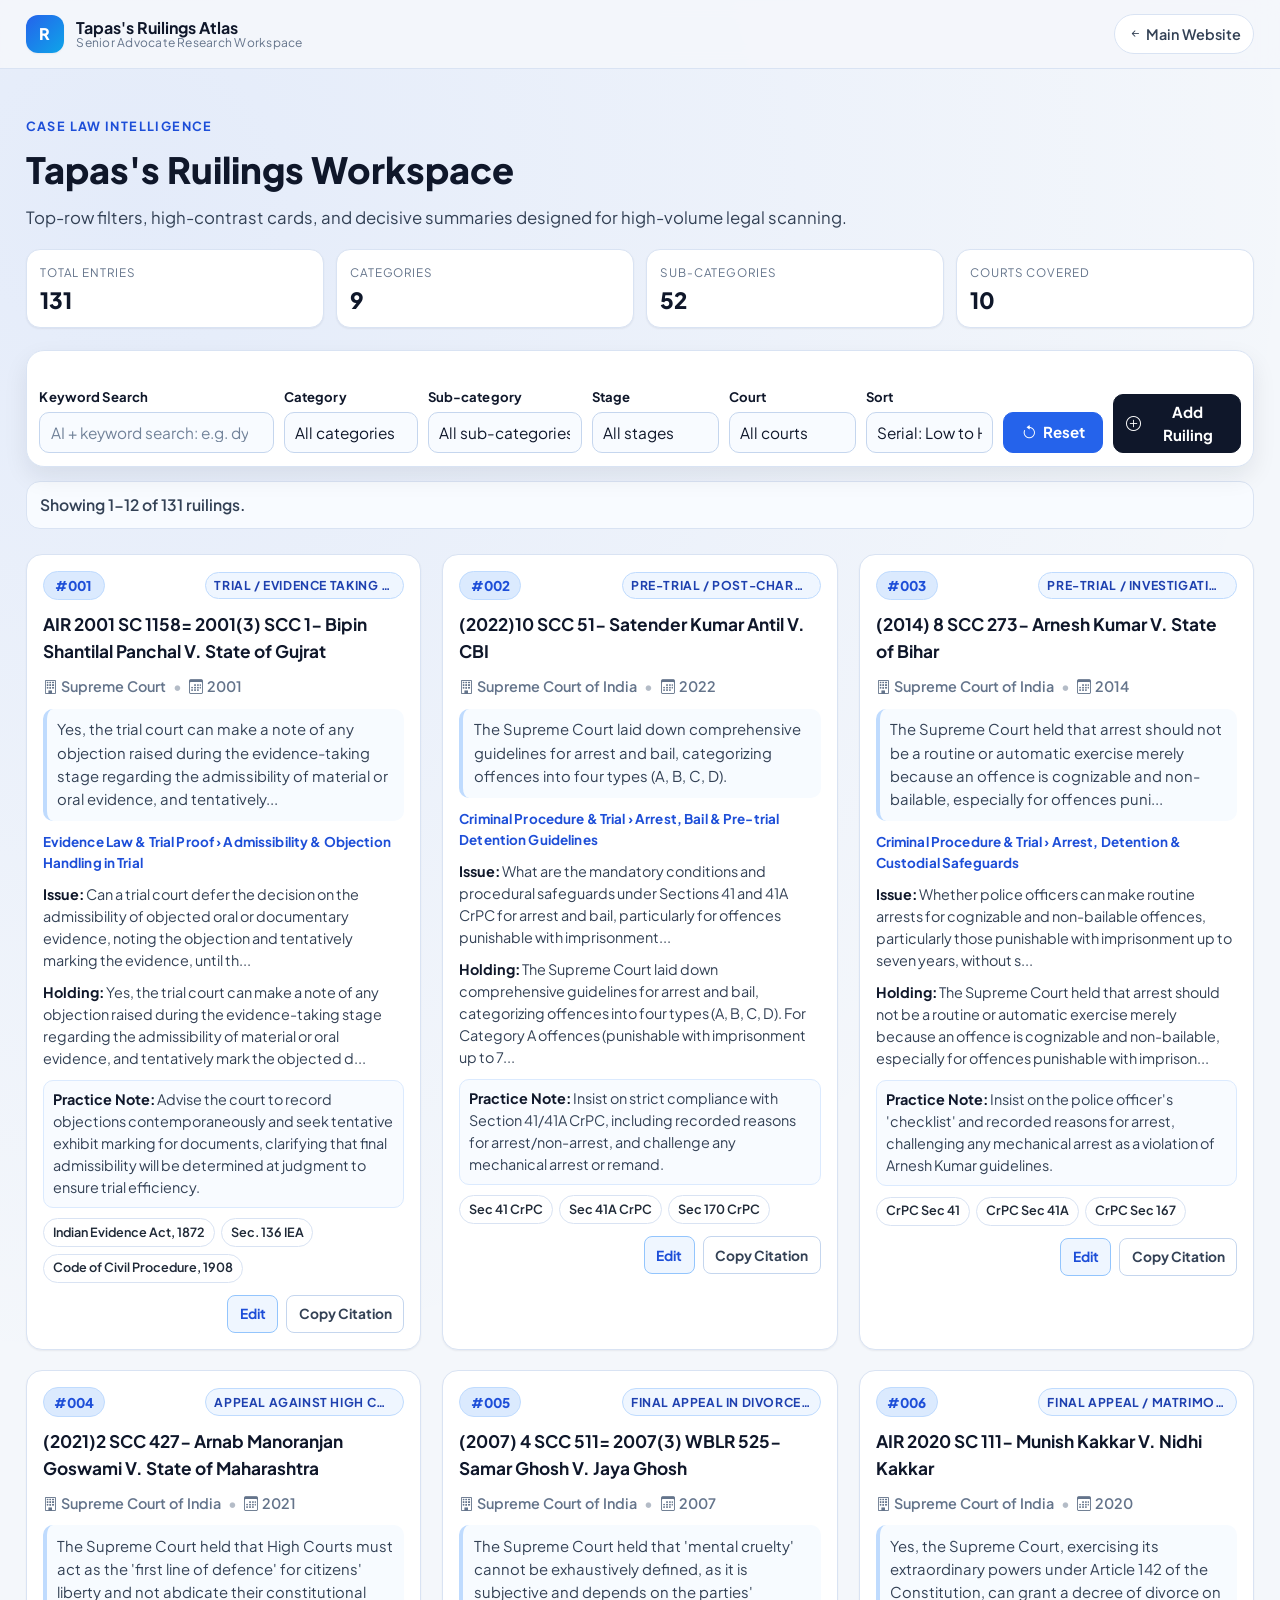
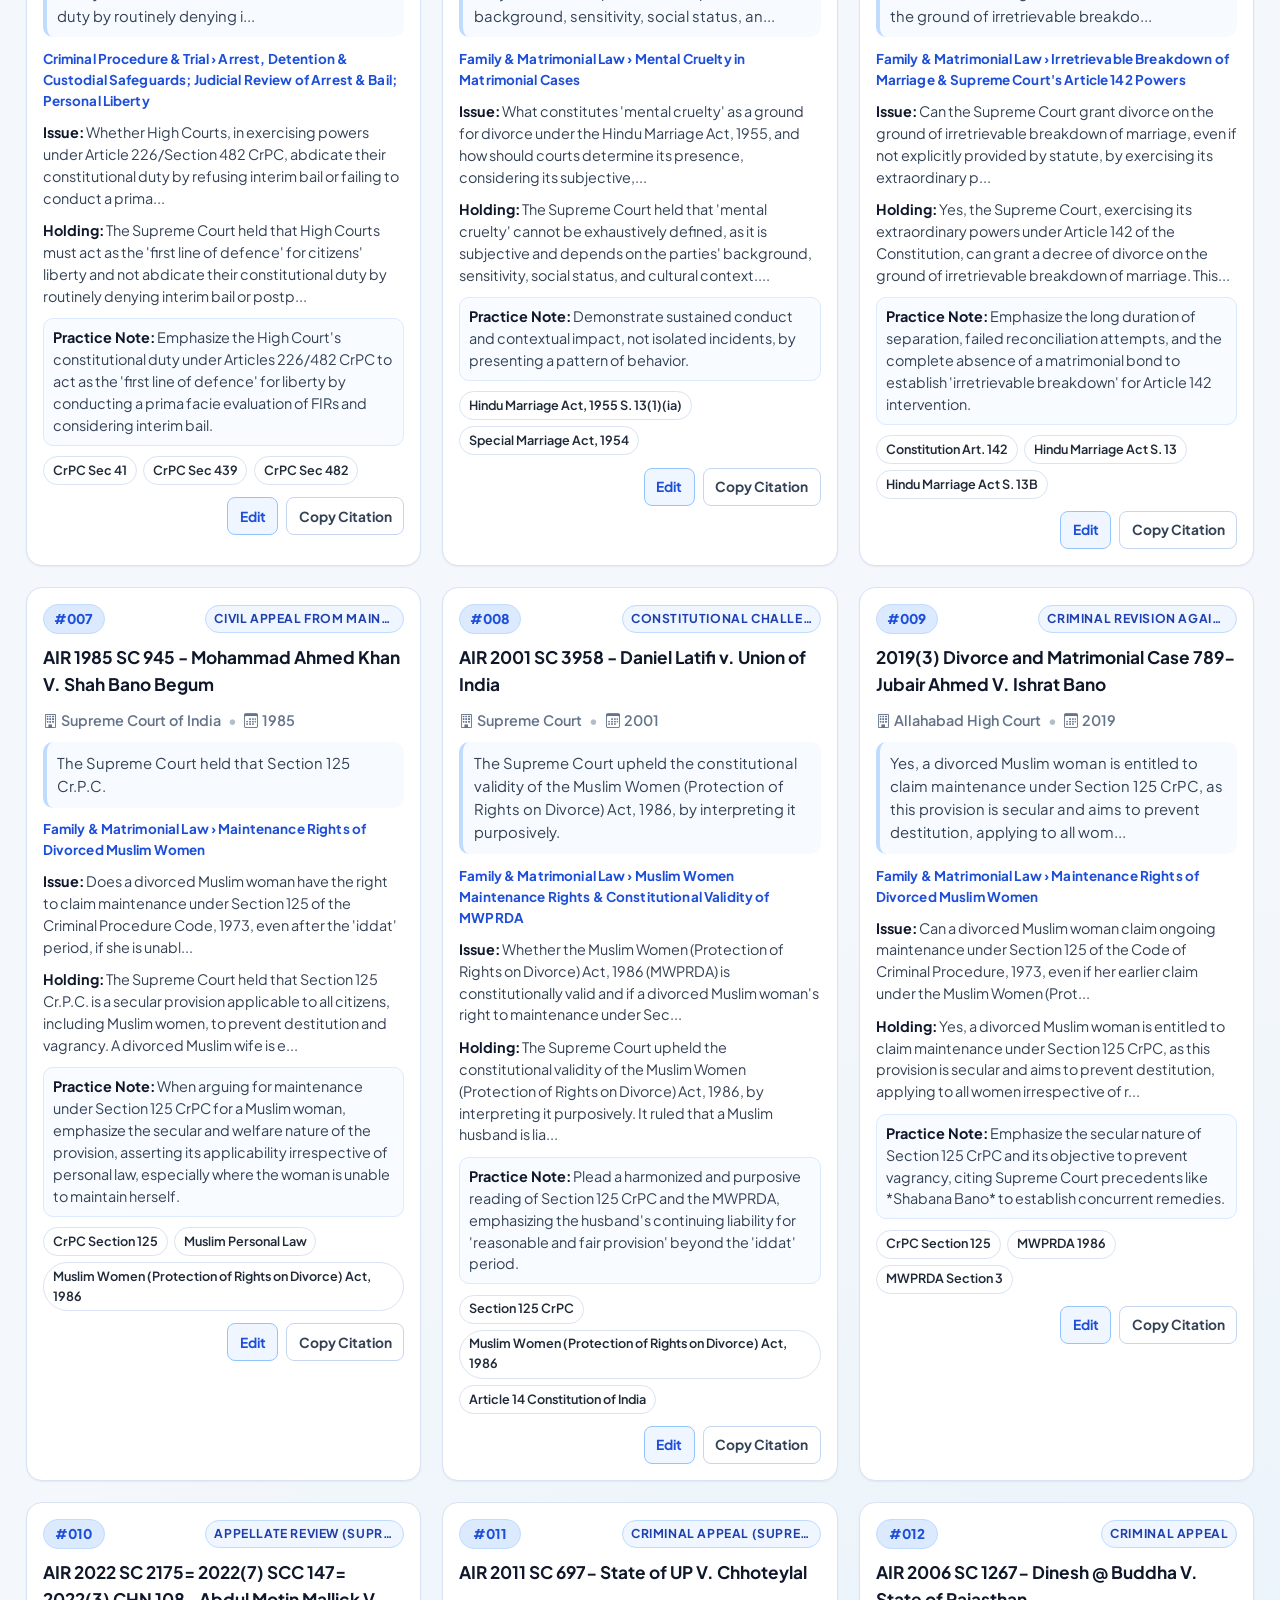
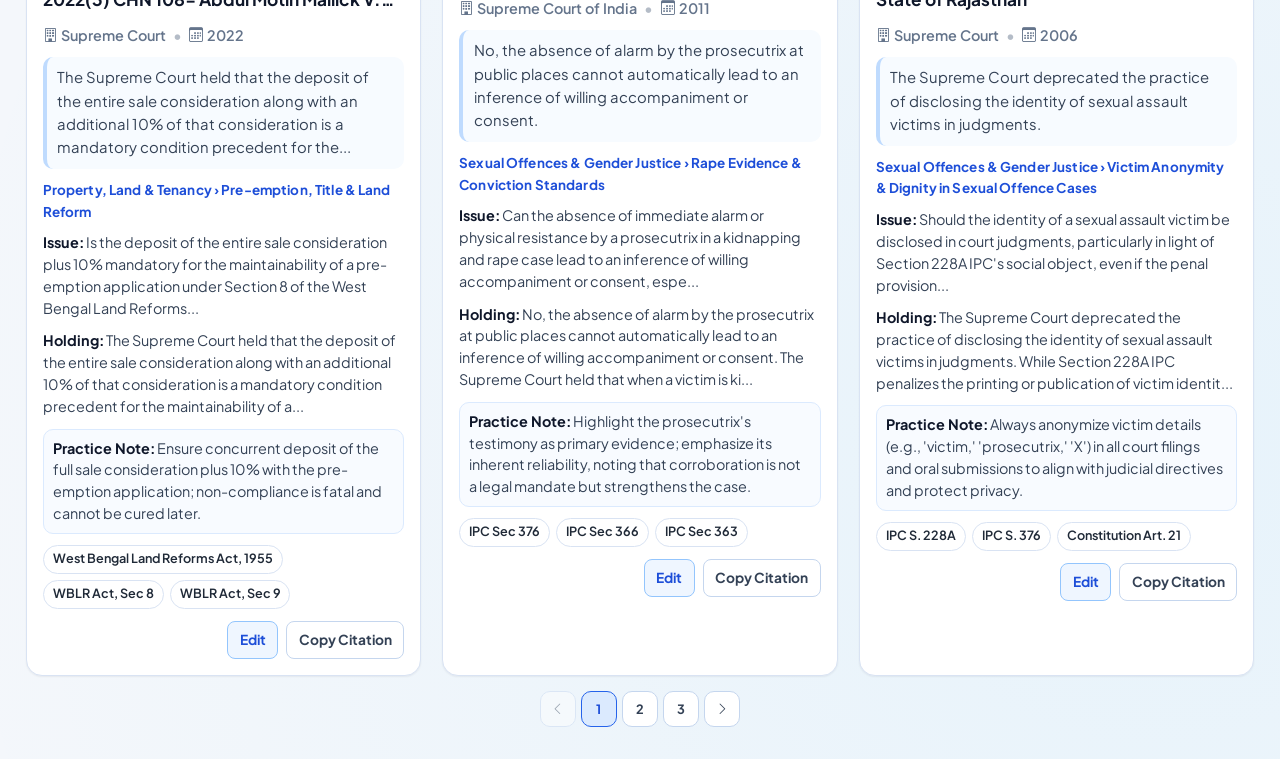
==== commit 1a415f13: "Set production ATLAS API base URL to Render service" ====
--- a/ruilings/index.html
+++ b/ruilings/index.html
@@ -315,6 +315,9 @@
   <div class="toast-container position-fixed top-0 end-0 p-3" id="atlasToastContainer"></div>
 
   <script src="https://cdn.jsdelivr.net/npm/bootstrap@5.3.3/dist/js/bootstrap.bundle.min.js"></script>
+  <script>
+    window.ATLAS_API_BASE = 'https://atlas-api-kh7d.onrender.com';
+  </script>
   <script src="/assets/js/ruilings.js"></script>
 </body>
 </html>
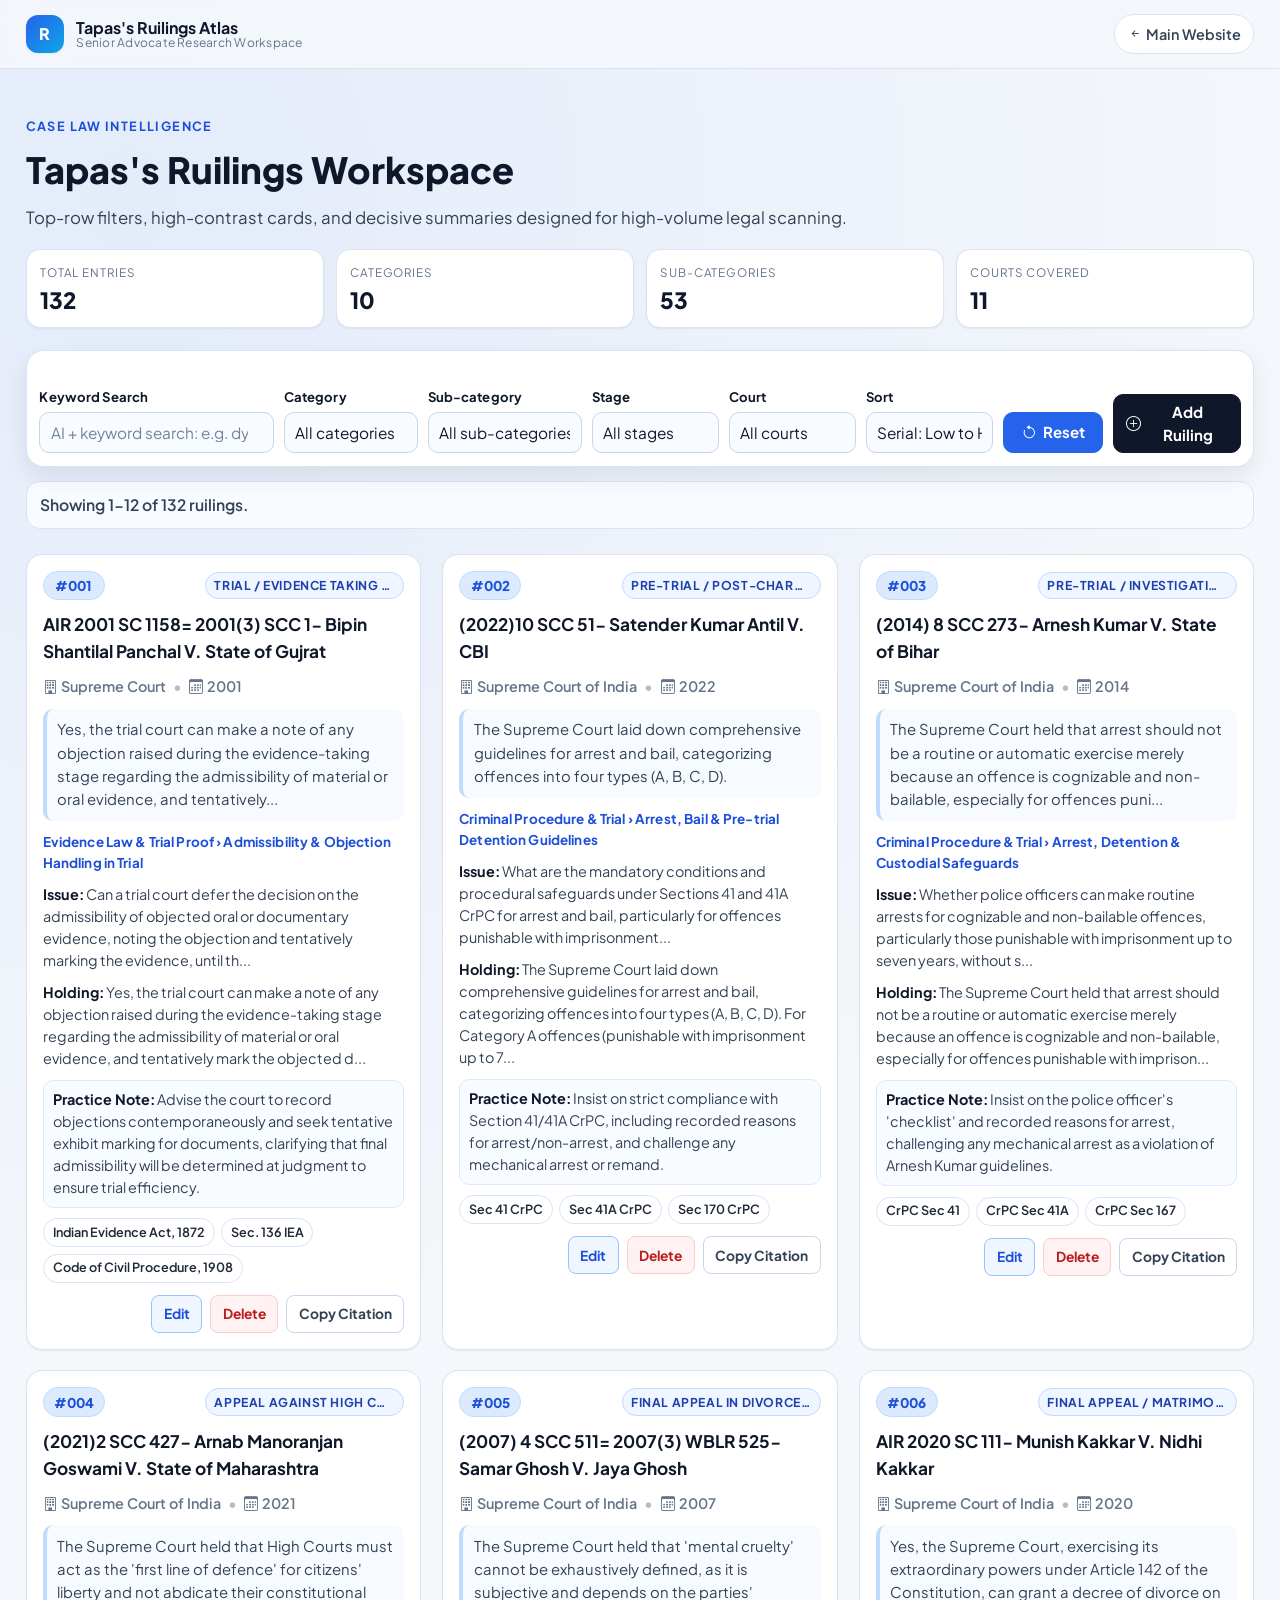
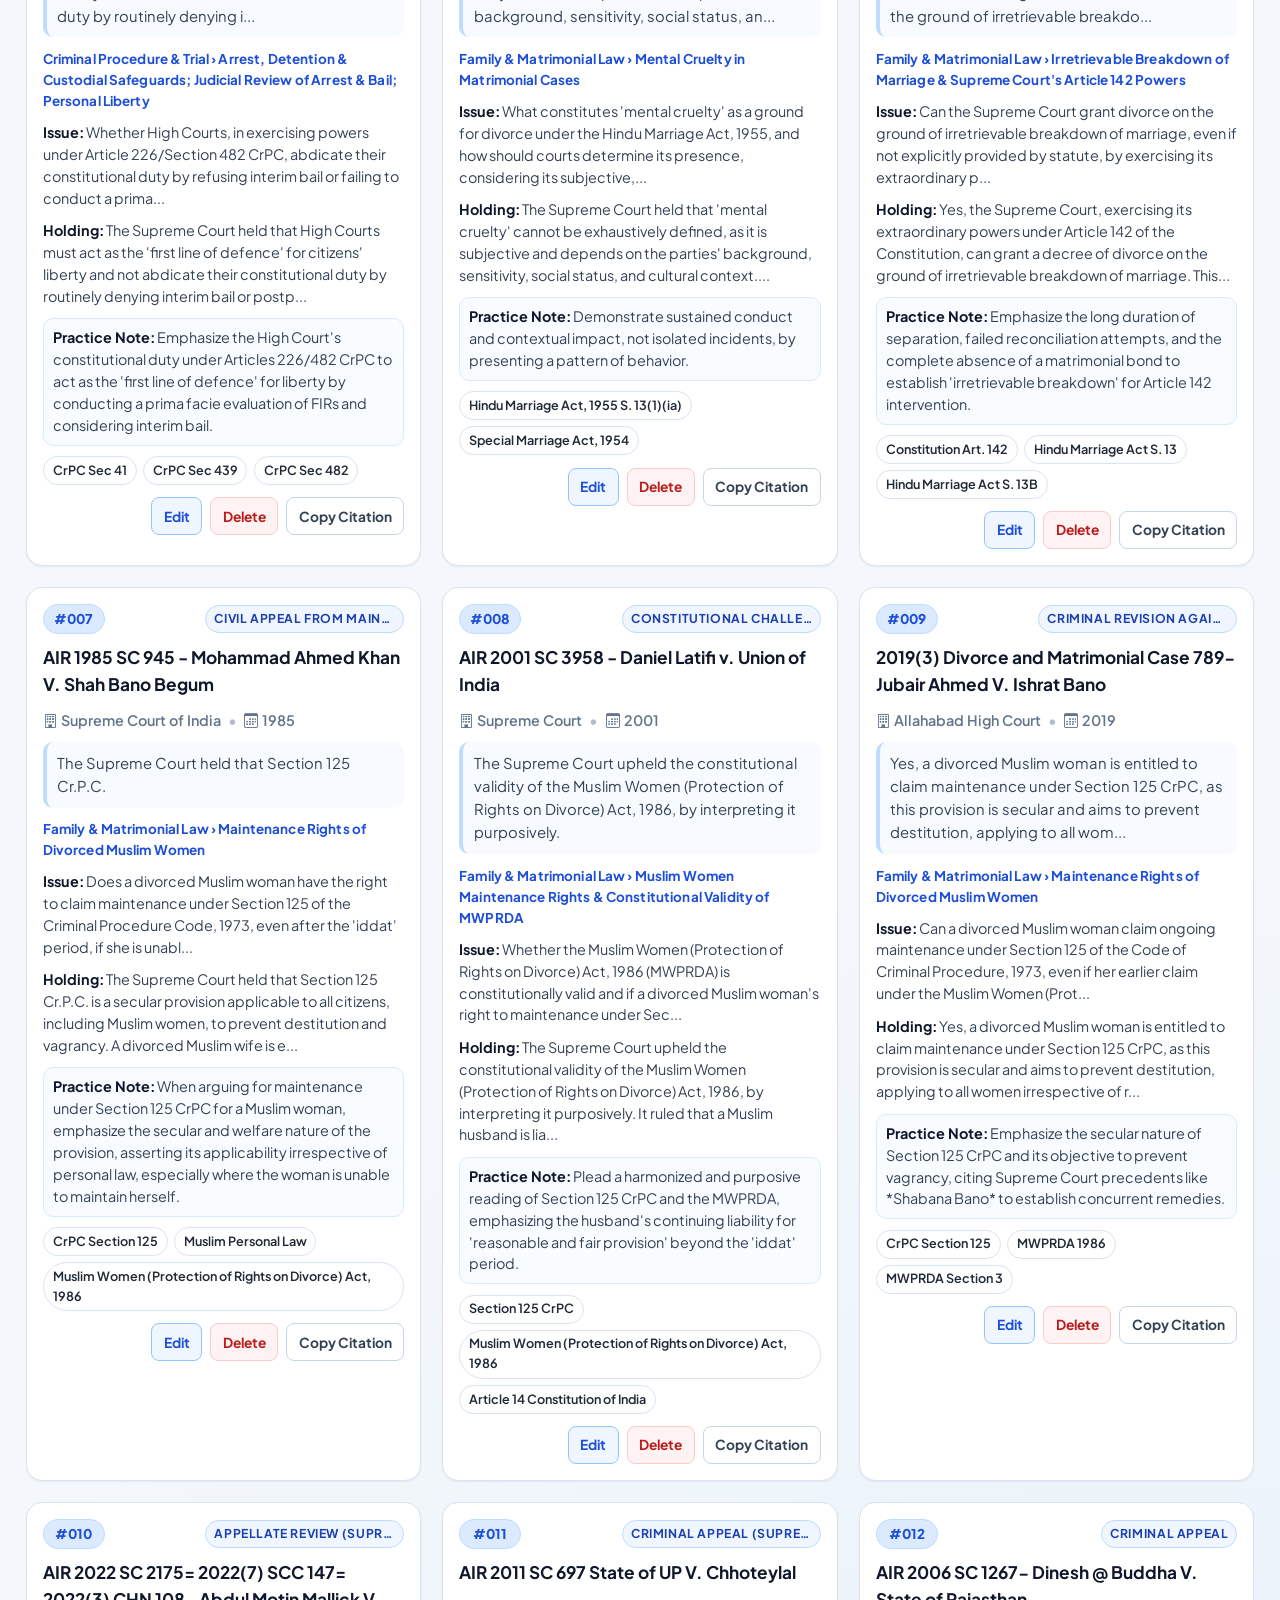
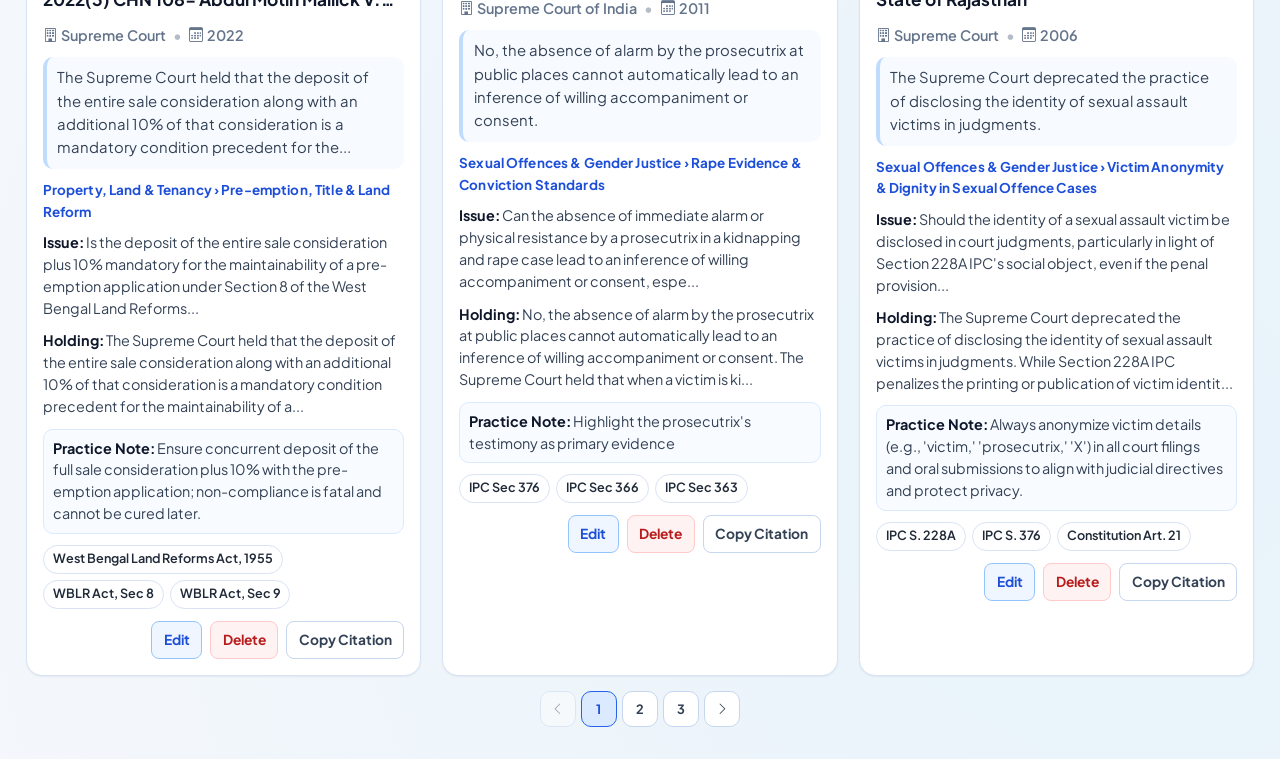
==== commit db1f0c34: "Add delete ruling flow across UI and API persistence" ====
--- a/ruilings/index.html
+++ b/ruilings/index.html
@@ -228,6 +228,7 @@
 
         <div class="modal-footer view-modal-footer">
           <button type="button" id="editViewRuiling" class="btn mini-action-btn view-btn">Edit Ruiling</button>
+          <button type="button" id="deleteViewRuiling" class="btn mini-action-btn delete-btn">Delete Ruiling</button>
           <button type="button" id="copyViewCitation" class="btn mini-action-btn">Copy Citation</button>
           <button type="button" class="btn reset-btn view-close-btn" data-bs-dismiss="modal">Back to Atlas</button>
         </div>
--- a/assets/css/ruilings.css
+++ b/assets/css/ruilings.css
@@ -748,6 +748,18 @@
   background: #dbeafe;
 }
 
+.delete-btn {
+  border-color: #fecaca;
+  background: #fef2f2;
+  color: #b91c1c;
+}
+
+.delete-btn:hover {
+  border-color: #fca5a5;
+  color: #991b1b;
+  background: #fee2e2;
+}
+
 .view-ruiling-dialog {
   max-width: min(1420px, 96vw);
 }
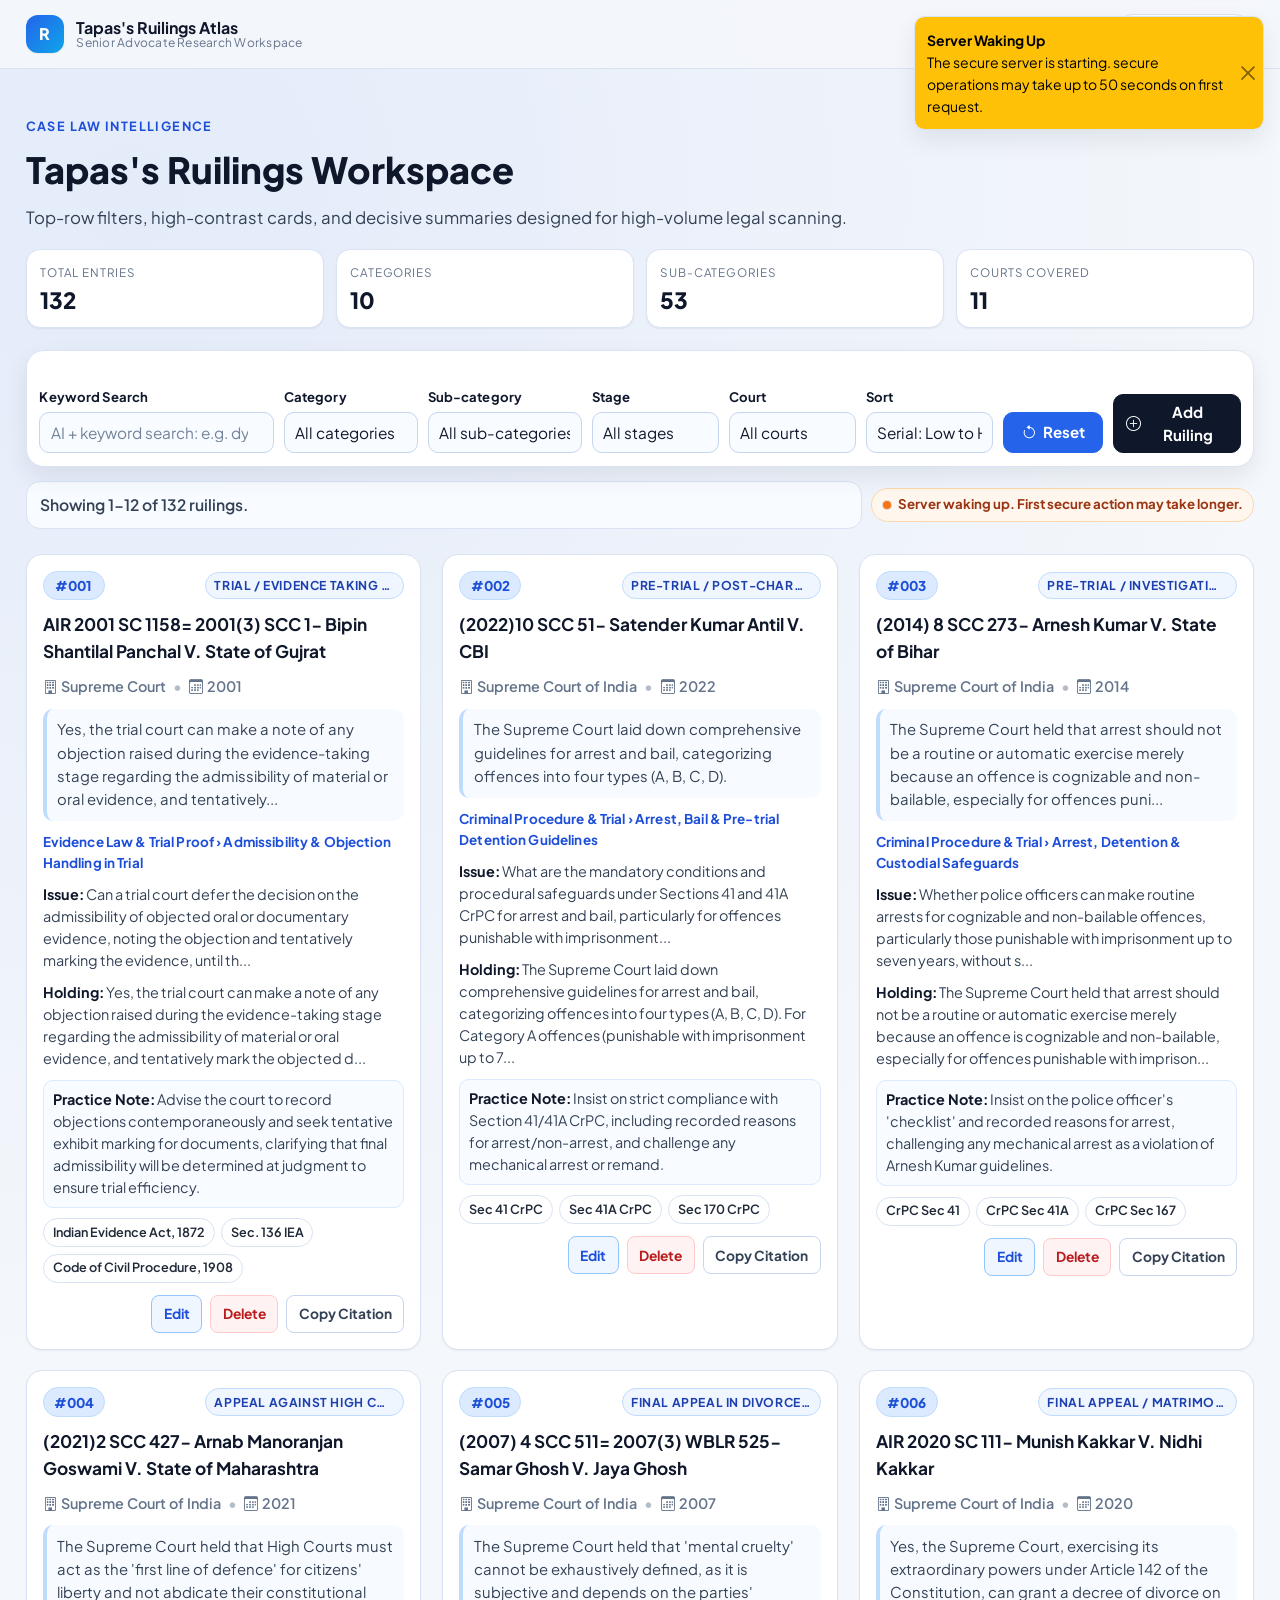
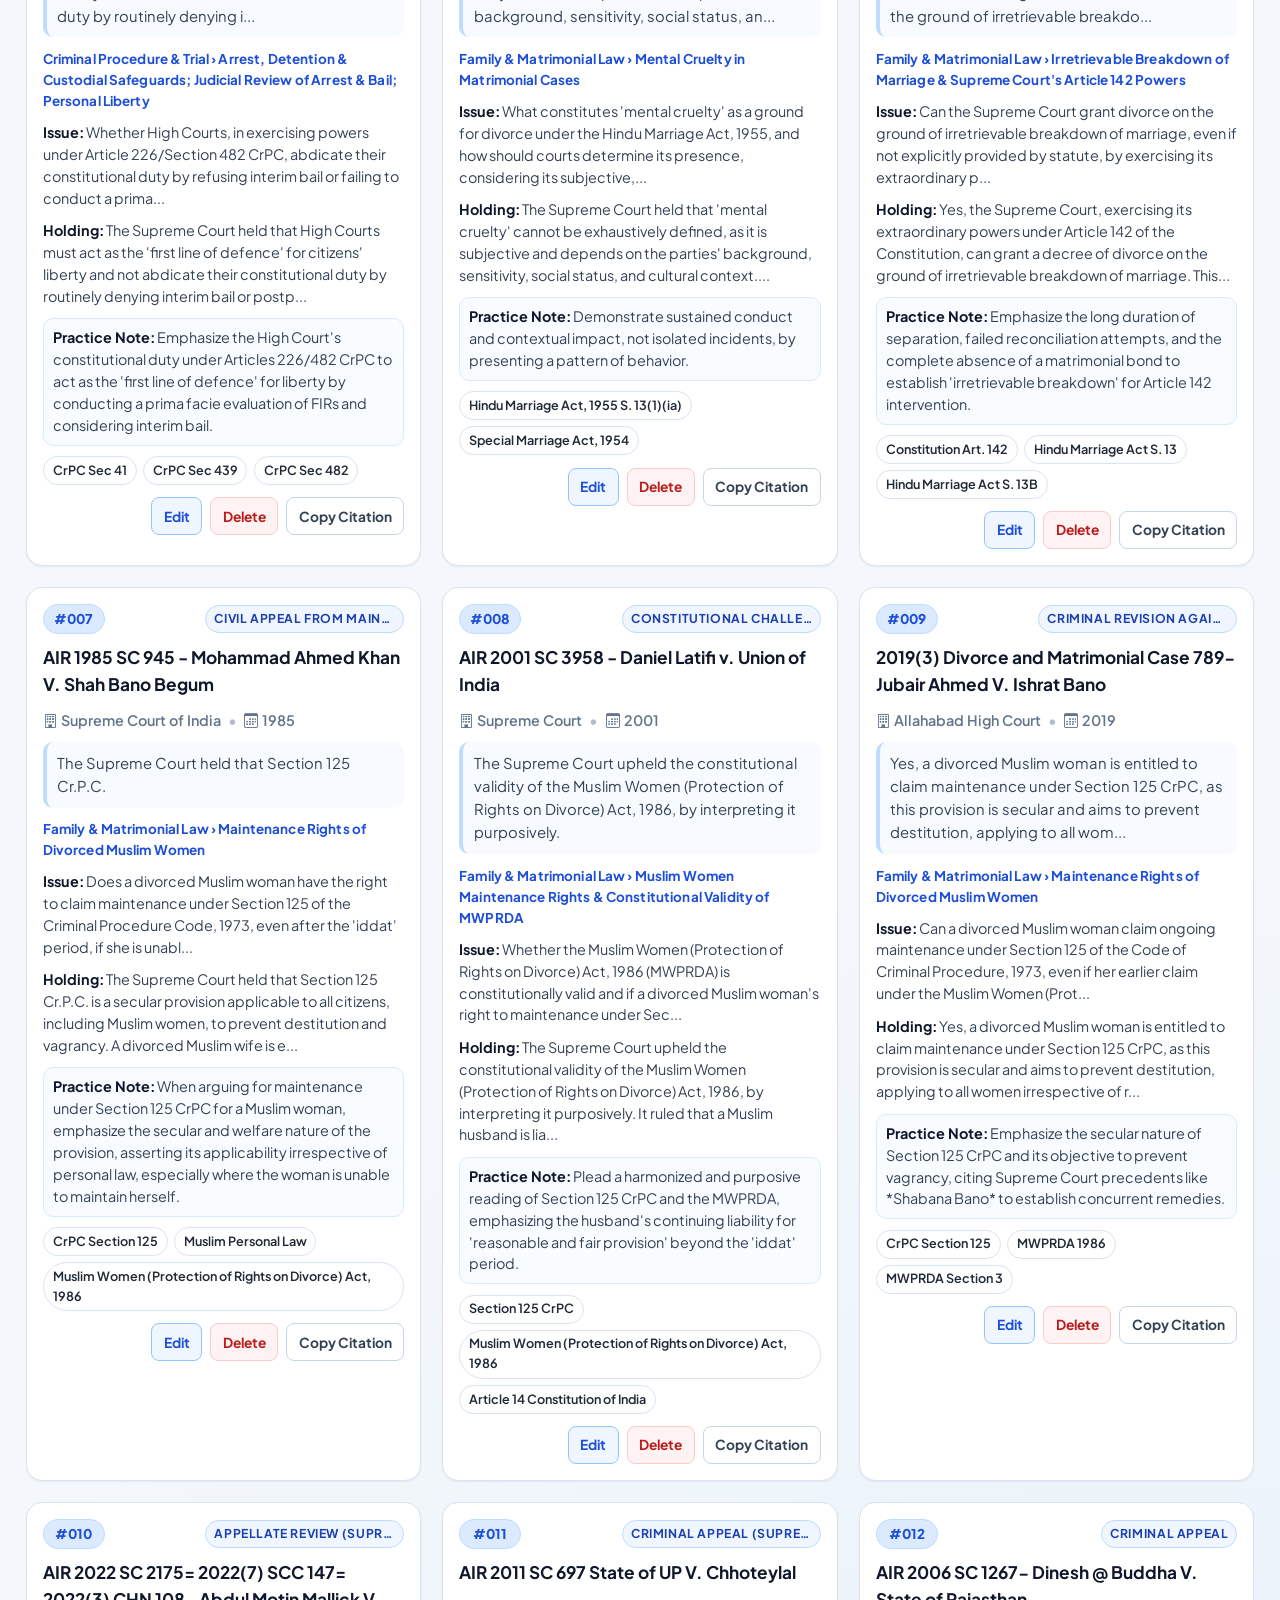
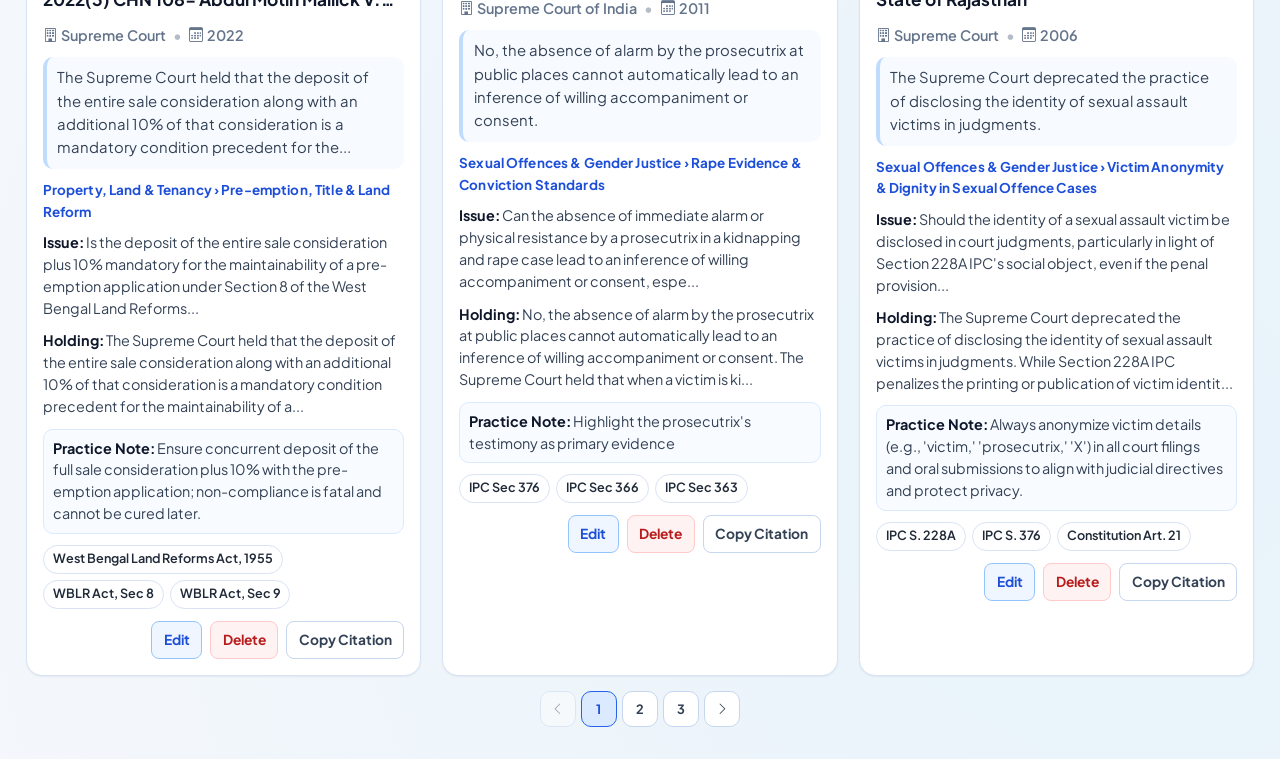
==== commit 148341d4: "Harden cold-start UX with warmup endpoint, caching, and fast search fallback" ====
--- a/ruilings/index.html
+++ b/ruilings/index.html
@@ -145,7 +145,13 @@
 
         <section class="results-panel" aria-label="Ruilings results">
           <div class="results-topbar">
-            <div id="resultCount" class="ruiling-result-count" aria-live="polite">Loading ruilings...</div>
+            <div class="results-status-row">
+              <div id="resultCount" class="ruiling-result-count" aria-live="polite">Loading ruilings...</div>
+              <div id="serverWarmStatus" class="server-warm-status checking" aria-live="polite" role="status">
+                <span class="server-warm-dot" aria-hidden="true"></span>
+                <span id="serverWarmStatusText">Connecting secure server...</span>
+              </div>
+            </div>
             <div id="activeFilters" class="active-filters" aria-live="polite"></div>
           </div>
 
--- a/assets/css/ruilings.css
+++ b/assets/css/ruilings.css
@@ -354,6 +354,13 @@
   gap: 0.56rem;
 }
 
+.results-status-row {
+  display: grid;
+  grid-template-columns: minmax(0, 1fr) auto;
+  gap: 0.56rem;
+  align-items: center;
+}
+
 .ruiling-result-count {
   border: 1px solid var(--border);
   background: var(--surface-soft);
@@ -362,6 +369,58 @@
   color: var(--text-secondary);
   font-size: 0.98rem;
   font-weight: 600;
+}
+
+.server-warm-status {
+  display: inline-flex;
+  align-items: center;
+  gap: 0.42rem;
+  border-radius: 999px;
+  border: 1px solid var(--border);
+  background: #fff;
+  padding: 0.34rem 0.64rem;
+  color: var(--text-secondary);
+  font-size: 0.83rem;
+  font-weight: 700;
+  white-space: nowrap;
+}
+
+.server-warm-dot {
+  width: 0.55rem;
+  height: 0.55rem;
+  border-radius: 50%;
+  background: #94a3b8;
+  box-shadow: 0 0 0 1px rgba(15, 23, 42, 0.12);
+}
+
+.server-warm-status.ready {
+  border-color: #bbf7d0;
+  background: #f0fdf4;
+  color: #166534;
+}
+
+.server-warm-status.ready .server-warm-dot {
+  background: #16a34a;
+}
+
+.server-warm-status.checking {
+  border-color: #bfdbfe;
+  background: #eff6ff;
+  color: #1d4ed8;
+}
+
+.server-warm-status.checking .server-warm-dot {
+  background: #2563eb;
+}
+
+.server-warm-status.waking {
+  border-color: #fed7aa;
+  background: #fff7ed;
+  color: #9a3412;
+}
+
+.server-warm-status.waking .server-warm-dot {
+  background: #f97316;
 }
 
 .active-filters {
@@ -1137,6 +1196,15 @@
     grid-template-columns: 1fr;
   }
 
+  .results-status-row {
+    grid-template-columns: 1fr;
+  }
+
+  .server-warm-status {
+    justify-content: flex-start;
+    width: fit-content;
+  }
+
   .ruiling-card {
     padding: 0.9rem;
     gap: 0.74rem;
